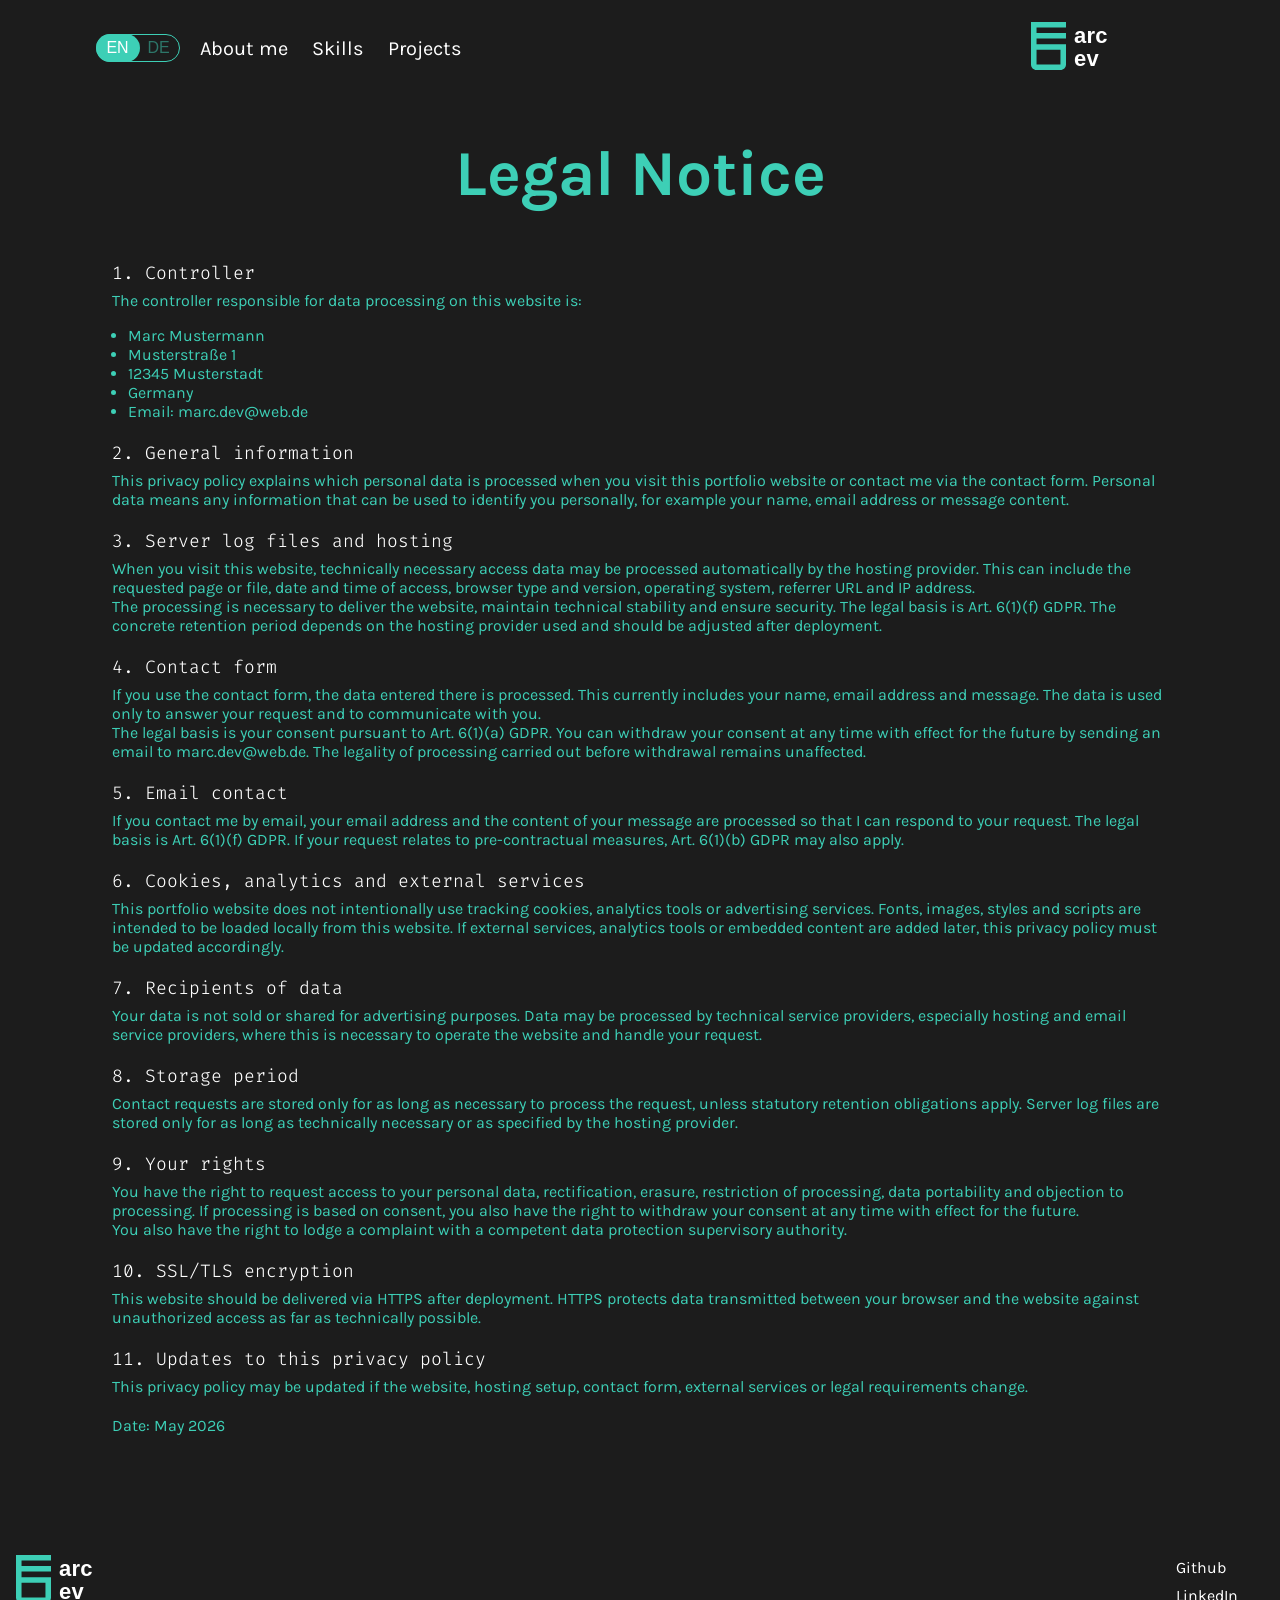
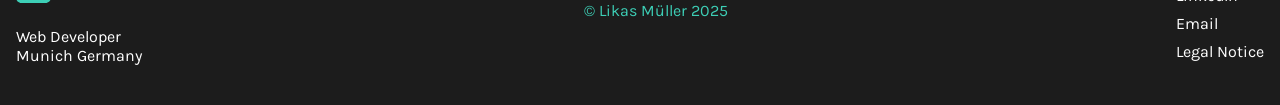
==== legal_notice.html @ d39d5d03 "add hover effect to nav" ====
<!DOCTYPE html>
<html lang="en">

<head>
    <meta charset="UTF-8">
    <meta name="viewport" content="width=device-width, initial-scale=1.0">
    <title>Legal Notice</title>
    <link rel="stylesheet" href="style.css">
    <link rel="stylesheet" href="./privacy_policy.css">
</head>

<body>
    <header>
        <nav id="container_header" class="container">
            <div id="switch_container">
                <label class="switch">
                    <input type="checkbox" id="lang-toggle">
                    <span class="slider">
                        <span class="text-en switch_text">EN</span>
                        <span class="text-de switch_text">DE</span>
                    </span>
                </label>
            </div>
            <div id="menu_elements">
                <div>
                    <ul id="menu_list">
                        <li><a href="./index.html#about_me" data-key="nav_about">About me</a></li>
                        <li><a href="./index.html#skills" data-key="nav_skills">Skills</a></li>
                        <li><a href="./index.html#portfolio" data-key="nav_projects">Projects</a></li>
                    </ul>
                </div>
                <div>
                    <a href="index.html" class="logo-link" aria-label="Zur Startseite">
                        <svg class="logo-svg" width="133" height="48" viewBox="0 0 133 48" fill="none"
                            xmlns="http://www.w3.org/2000/svg">

                            <path class="logo-icon" fill-rule="evenodd" clip-rule="evenodd"
                                d="M0 0H35V5.54H5.54V11.08H35V16.62H5.54V22.15H35V42.46C35 45.52 32.52 48 29.46 48H5.54C2.48 48 0 45.52 0 42.46V0ZM29.46 27.69H5.54V42.46H29.46V27.69Z" />

                            <g font-family="'Inter', 'Montserrat', 'Segoe UI', sans-serif" font-weight="700"
                                font-size="22" letter-spacing="0.2">

                                <text x="43" y="21" class="logo-text">arc</text>

                                <text x="43" y="44" class="logo-text">ev</text>
                            </g>

                        </svg>
                    </a>
                </div>
            </div>
        </nav>
    </header>
    <div class="container_content_limit" id="limit">
        <h1 class="legal_notice_title">Legal Notice</h1>
        <div class="legal_notice_content">
            <section class="legal_notice_block">
                <h2>1. Controller</h2>
                <p>The controller responsible for data processing on this website is:</p>
                <ul>
                    <li>Marc Mustermann</li>
                    <li>Musterstraße 1</li>
                    <li>12345 Musterstadt</li>
                    <li>Germany</li>
                    <li>Email: <a href="mailto:marc.dev@web.de">marc.dev@web.de</a></li>
                </ul>
            </section>
            <section class="legal_notice_block">
                <h2>2. General information</h2>
                <p>This privacy policy explains which personal data is processed when you visit this portfolio website
                    or
                    contact me via the contact form. Personal data means any information that can be used to identify
                    you
                    personally, for example your name, email address or message content.</p>
            </section>
            <section class="legal_notice_block">
                <h2>3. Server log files and hosting</h2>
                <p>When you visit this website, technically necessary access data may be processed automatically by the
                    hosting provider. This can include the requested page or file, date and time of access, browser type
                    and
                    version, operating system, referrer URL and IP address.</p>
                <p>The processing is necessary to deliver the website, maintain technical stability and ensure security.
                    The
                    legal basis is Art. 6(1)(f) GDPR. The concrete retention period depends on the hosting provider used
                    and
                    should be adjusted after deployment.</p>
            </section>
            <section class="legal_notice_block">
                <h2>4. Contact form</h2>
                <p>If you use the contact form, the data entered there is processed. This currently includes your name,
                    email address and message. The data is used only to answer your request and to communicate with you.
                </p>
                <p>The legal basis is your consent pursuant to Art. 6(1)(a) GDPR. You can withdraw your consent at any
                    time
                    with effect for the future by sending an email to <a
                        href="mailto:marc.dev@web.de">marc.dev@web.de</a>.
                    The
                    legality of processing carried out before withdrawal remains unaffected.</p>
            </section>
            <section class="legal_notice_block">
                <h2>5. Email contact</h2>
                <p>If you contact me by email, your email address and the content of your message are processed so that
                    I
                    can respond to your request. The legal basis is Art. 6(1)(f) GDPR. If your request relates to
                    pre-contractual measures, Art. 6(1)(b) GDPR may also apply.</p>
            </section>
            <section class="legal_notice_block">
                <h2>6. Cookies, analytics and external services</h2>
                <p>This portfolio website does not intentionally use tracking cookies, analytics tools or advertising
                    services. Fonts, images, styles and scripts are intended to be loaded locally from this website. If
                    external services, analytics tools or embedded content are added later, this privacy policy must be
                    updated accordingly.</p>
            </section>
            <section class="legal_notice_block">
                <h2>7. Recipients of data</h2>
                <p>Your data is not sold or shared for advertising purposes. Data may be processed by technical service
                    providers, especially hosting and email service providers, where this is necessary to operate the
                    website and handle your request.</p>
            </section>
            <section class="legal_notice_block">
                <h2>8. Storage period</h2>
                <p>Contact requests are stored only for as long as necessary to process the request, unless statutory
                    retention obligations apply. Server log files are stored only for as long as technically necessary
                    or as
                    specified by the hosting provider.</p>
            </section>
            <section class="legal_notice_block">
                <h2>9. Your rights</h2>
                <p>You have the right to request access to your personal data, rectification, erasure, restriction of
                    processing, data portability and objection to processing. If processing is based on consent, you
                    also
                    have the right to withdraw your consent at any time with effect for the future.</p>
                <p>You also have the right to lodge a complaint with a competent data protection supervisory authority.
                </p>
            </section>
            <section class="legal_notice_block">
                <h2>10. SSL/TLS encryption</h2>
                <p>This website should be delivered via HTTPS after deployment. HTTPS protects data transmitted between
                    your
                    browser and the website against unauthorized access as far as technically possible.</p>
            </section>
            <section class="legal_notice_block">
                <h2>11. Updates to this privacy policy</h2>
                <p>This privacy policy may be updated if the website, hosting setup, contact form, external services or
                    legal requirements change.</p>
            </section>
            <p class="legal_notice_date">Date: May 2026</p>
        </div>
    </div>
    <footer>
        <div class="container_content_limit" id="footer_container">
            <div id="footer_img_area">
                <a href="index.html" class="logo-link" aria-label="Zur Startseite">
                    <svg class="logo-svg" width="133" height="48" viewBox="0 0 133 48" fill="none"
                        xmlns="http://www.w3.org/2000/svg">

                        <path class="logo-icon" fill-rule="evenodd" clip-rule="evenodd"
                            d="M0 0H35V5.54H5.54V11.08H35V16.62H5.54V22.15H35V42.46C35 45.52 32.52 48 29.46 48H5.54C2.48 48 0 45.52 0 42.46V0ZM29.46 27.69H5.54V42.46H29.46V27.69Z" />

                        <g font-family="'Inter', 'Montserrat', 'Segoe UI', sans-serif" font-weight="700" font-size="22"
                            letter-spacing="0.2">

                            <text x="43" y="21" class="logo-text">arc</text>

                            <text x="43" y="44" class="logo-text">ev</text>
                        </g>

                    </svg>
                </a>
                <p>Web Developer Munich Germany</p>
            </div>
            <div id="footer_text_area">
                <p>© Likas Müller 2025</p>
            </div>
            <div>
                <ul id="footer_list">
                    <li><a target="_blank" href="https://github.com/MarcKonDev">Github</a></li>
                    <li><a target="_blank" href="https://de.linkedin.com/">LinkedIn</a></li>
                    <li><a href="mailto:marc.konopka@web.de">Email</a></li>
                    <li><a href="./legal_notice.html">Legal Notice</a></li>
                </ul>
            </div>
        </div>
    </footer>
</body>

</html>
---- style.css ----
@font-face {
    font-family: 'FiraCode';
    src: url(fonts/Fira_Code/FiraCode-VariableFont_wght.ttf);
}

@font-face {
    font-family: 'Karla';
    src: url(./fonts/Karla/Karla-VariableFont_wght.ttf);
}

:root {
    --max-width: 1440px;
    --content-offset: 96px;
    --primary-background: #1C1C1C;
    --secondary-background: #08463B;
    --gradient-background: rgba(8, 70, 59, 0.51);
    --primary-text: #fff;
    --primary-accent: #D9D9D9;
    --secondary-text: #3DCFB6;
    --secondary-text-50percent: rgba(61, 207, 182, 0.5);
}

* {
    margin: 0;
    padding: 0;
    box-sizing: border-box;
    scroll-behavior: smooth;
}

body {
    font-family: 'Karla', 'Courier New', monospace;
    background-color: var(--primary-background);
    color: var(--primary-text);
}

h2{
    font-family: 'FiraCode', 'Courier New', monospace;
}

h3{
    font-family: 'FiraCode', 'Courier New', monospace;
}

h4{
    font-family: 'FiraCode', 'Courier New', monospace;
}

.container_content_limit {
    max-width: calc(var(--max-width) - (var(--content-offset) * 2));
    margin: 120px auto;
}

a {
    text-decoration: none;
    color: var(--primary-text);
}

#hero_wrapper {
    position: relative;
    overflow: hidden;
    height: 100dvh;
    background: linear-gradient(to bottom, var(--primary-background) 0%, transparent 10%),
        linear-gradient(to left bottom, var(--secondary-background) 0%, var(--primary-background) 50%);
    display: flex;
    flex-direction: column;
    align-items: stretch;
}

.container {
    display: flex;
    max-width: calc(var(--max-width) - (var(--content-offset) * 2));
    margin: 0 auto;
}

/* #region svg logo*/

.logo-svg {
    cursor: pointer;
}


.logo-svg .logo-text,
.logo-svg .logo-icon {
    transition:
        fill 0.25s ease,
        stroke 0.25s ease;

    stroke: transparent;
}

.logo-svg .logo-text {
    fill: #FFFFFF;
    stroke-width: 1px;
}

.logo-svg .logo-icon {
    fill: #3DCFB6;
    stroke-width: 1.5px;
}

.logo-svg:hover .logo-text {
    fill: transparent;
    stroke: #FFFFFF;
}

.logo-svg:hover .logo-icon {
    fill: transparent;
    stroke: #3DCFB6;
}

/* #endregion*/



/* #region header */

#container_header {
    height: 96px;
    align-items: center;
}

/* #region language switch */
#switch_container {
    display: flex;
    align-items: center;
}

.switch {
    position: relative;
    display: inline-block;
    width: 84px;
    height: 28px;
}

.switch input {
    display: none;
}

.slider {
    position: absolute;
    cursor: pointer;
    top: 0;
    left: 0;
    right: 0;
    bottom: 0;
    border-radius: 50px;
    display: flex;
    align-items: center;
    justify-content: space-around;
    font-family: sans-serif;
    transition: 0.4s;
    border: 1px solid var(--secondary-text);
}

.slider::before {
    content: "";
    position: absolute;
    height: 28px;
    width: 44px;
    left: -1px;
    bottom: -1px;
    background-color: var(--secondary-text);
    border-radius: 40px;
    transition: 0.4s;
    z-index: 1;
}

#lang-toggle:checked+.slider::before {
    transform: translateX(40px);
}

.switch_text {
    z-index: 2;
    transition: 0.4s;
}

#lang-toggle:checked+.slider .text-en {
    color: var(--secondary-text-50percent);
}

#lang-toggle:not(:checked)+.slider .text-de {
    color: var(--secondary-text-50percent);
}

/* #endregion */

#menu_elements {
    padding: 0 20px;
    width: 100%;
    display: flex;
    justify-content: space-between;
    align-items: center;
}

#menu_list {
    list-style: none;
    display: flex;
    gap: 24px;
}

#menu_list li {
    font-size: 20px;
}

.nav-link{
    position: relative;
    text-decoration: none;
    padding-bottom: 8px;
    display: inline-block;
    color: var(--primary-text); 
    transition: color 0.3s ease;
}
.nav-link:hover {
    color: var(--secondary-text); 
}

.nav-link::after{
    content: "";
    position: absolute;
    bottom: -4px;
    left: 50%;
    transform: translateX(-50%) scale(0);
    width: 6px;
    height: 6px;
    border-radius: 50%;
    background-color: var(--secondary-text);
    opacity: 0;
    transition: opacity 0.3s ease, transform 0.3s cubic-bezier(0.175, 0.885, 0.32, 1.275);
}

.nav-link:hover::after {
    opacity: 1;
    transform: translateX(-50%) scale(1); 
}
/* #endregion */

#hero {
    display: flex;
    flex-direction: column;
    align-items: center;
    justify-content: center;
    flex-grow: 1;
}

/* #region main */

main {
    display: flex;
    flex-grow: 1;
}

h2 {
    font-size: 40px;
    font-weight: 200;
    text-align: center;
}

h1 {
    font-size: 128px;
    text-align: center;
}

.hero_btns {
    display: flex;
    gap: 48px;
}

/* #endregion */

/* #region button loop*/

.marquee-btn {
    overflow: hidden;
    position: relative;
    background: transparent;
    border: 1px solid var(--primary-text);
    border-radius: 40px;
    color: var(--primary-text);
    cursor: pointer;
}

#check_work_btn {
    width: 172px;
    height: 48px;
}

#contact_btn {
    width: 143px;
    height: 48px;
}

.marquee-inner {
    display: flex;
    width: 200%;
    position: absolute;
    left: 0;
    top: 50%;
    transition: transform 2s ease-out;
    transform: translate(0, -50%);
}

.marquee-inner span {
    width: 50%;
    flex-shrink: 0;
    text-align: center;
    font-size: 18px;
    font-family: 'Karla', 'Courier New', monospace;
}

.marquee-btn:hover .marquee-inner {
    animation: marqueeLoop 3s linear infinite;
    transition: transform 0s;
}

@keyframes marqueeLoop {
    0% {
        transform: translate(0, -50%);
    }

    100% {
        transform: translate(-50%, -50%);
    }
}

/* #endregion */

/* #region Textbanner */

.ticker-wrapper {
    position: absolute;
    z-index: 10;
    bottom: 50px;
    left: -5%;
    width: 110%;
    overflow: hidden;
    background-color: rgba(255, 255, 255, 0.05);
    backdrop-filter: blur(1px);
    -webkit-backdrop-filter: blur(8px);
    padding: 12px 0;
    transform: rotate(-3deg);
    white-space: nowrap;
}

.ticker-content {
    display: flex;
    width: max-content;
    animation: marquee 10s linear infinite;
}

.ticker-content span {
    font-size: 32px;
    color: var(--secondary-text);
    padding: 0 8px;
}

@keyframes marquee {
    0% {
        transform: translateX(0);
    }

    100% {
        transform: translateX(-50%);
    }
}

/* #endregion */

/* #region left scroll indicator*/

#indicator_container {
    position: absolute;
    z-index: 1;
    bottom: 0px;
    left: calc(50% - (var(--max-width) / 2) + var(--content-offset));
    display: flex;
    flex-direction: column;
    align-items: center;
    gap: 24px;
}

#scroll_indicator {
    border: 1px solid var(--secondary-text);
    border-radius: 20px;
    height: 48px;
    width: 30px;
    display: flex;
    justify-content: center;
    align-items: center;
}

#scroll_arrow {
    font-size: 34px;
    animation: arrowAnimation 2s ease-in-out infinite;
}

#indicator_line {
    background-color: var(--secondary-text);
    width: 1px;
    height: 240px;
}

@keyframes arrowAnimation {
    0% {
        transform: translateY(-12px);
    }

    50% {
        transform: translateY(3px);
    }

    100% {
        transform: translateY(-12px);
    }
}

/* #endregion */

/* #region socials right*/
#socials_container {
    display: flex;
    flex-direction: column-reverse;
    align-items: center;
    position: absolute;
    bottom: 0;
    right: calc(50% - (var(--max-width) / 2) + var(--content-offset));
    gap: 24px;
}

#socials_line {
    width: 1px;
    height: 186px;
    background-color: var(--secondary-text);
}

#svg_container {
    display: flex;
    flex-direction: column;
    gap: 12px;
}

#social_email {
    display: flex;
    justify-content: flex-start;
}

#social_email p {
    writing-mode: vertical-rl;
    transform: rotate(180deg);
    font-size: 18px;
}

#social_email:hover{
    color: var(--secondary-text);
}

#svg_container a {
    position: relative; 
    display: inline-block;
    line-height: 0;    
}

#svg_container a::after {
    content: "";
    position: absolute;
    
    left: 38px;           
    top: 50%;
    transform: translateY(-50%) scale(0);
    
   
    width: 6px;
    height: 6px;
    border-radius: 50%;
    background-color: var(--secondary-text);
    opacity: 0;
    
    transition: opacity 0.3s ease, transform 0.3s cubic-bezier(0.175, 0.885, 0.32, 1.275);
}

#svg_container a:hover::after {
    opacity: 1;
    transform: translateY(-50%) scale(1); 
}

#svg_container a:hover svg path {
    fill: var(--primary-text);
    transition: fill 0.25s ease;
}

/* #endregion */

/* #region about section*/

#about_me {
    margin: 80px 0;
}

#about_grid {
    display: grid;
    grid-template-columns: 1fr 1fr;
    justify-items: center;
}

#portrait {
    position: relative; /* WICHTIG: Erlaubt dem Muster, sich am Container auszurichten */
    display: inline-block; /* Der Container zieht sich exakt auf die Bildgröße zusammen */
}

#portrait img {
    width: 568px;
    height: 568px;
    object-fit: cover;
    border-radius: 30px;
    position: relative;
    z-index: 2;
}

#portrait::before {
    content: "";
    position: absolute;
    top: 40px;
    left: -40px; 
    width: 568px;
    height: 568px;
    border-radius: 30px;
    z-index: 1;
    background: repeating-linear-gradient(
        45deg,
        transparent,
        transparent 30px,
        var(--secondary-text) 30px,
        var(--secondary-text) 31px 
    );
    opacity: 0.8; 
}

#who_i_am {
    width: 568px;
    margin-top: 98px;
}

#who_i_am h4 {
    color: var(--secondary-text);
    margin-bottom: 20px;
    font-family: 'Karla', 'Courier New', monospace;
    font-weight: 500;
    font-size: 24px;
}

#about_me_text {
    border: 1px solid var(--secondary-text);
    border-radius: 30px;
    padding: 32px;
    background-color: color-mix(in srgb, var(--secondary-text) 10%, transparent);
}

#about_me_text h2 {
    color: var(--secondary-text);
    text-align: left;
    margin-bottom: 32px;
    font-weight: 700;
    font-size: 64px;
}

#about_me_text p {
    font-size: 18px;
}

#details_container {
    display: flex;
    flex-direction: column;
    margin-top: 20px;
    gap: 16px;
}

.detail_items {
    display: flex;
    align-items: flex-start;
    gap: 24px;
}

.detail_icon {
    flex-shrink: 0;
    width: 40px;
    display: flex;
    justify-content: center;
}

.detail_icon svg {
    height: auto;
    max-width: 32px;
}

/* #endregion */

/* #region skills */

#skills_grid {
    display: grid;
    grid-template-columns: repeat(2, 1fr);
}

#skillset_wrapper {
    width: 520px;
}

#skillset_wrapper h4 {
    color: var(--secondary-text);
    margin-bottom: 20px;
    font-family: 'Karla', 'Courier New', monospace;
    font-weight: 700;
    font-size: 24px;
}

#skillset {
    border: 1px solid var(--secondary-text);
    border-radius: 30px;
    padding: 40px;
    background-color: color-mix(in srgb, var(--secondary-text) 10%, transparent);
}

#skillset h2 {
    font-size: 64px;
    color: var(--secondary-text);
    text-align: left;
    margin-bottom: 32px;
    font-weight: 700;
}

#skillset_text {
    display: flex;
    flex-direction: column;
    gap: 32px;
    margin-bottom: 32px;
}

#text_18 {
    font-size: 18px;
}

#text_16{
    font-size: 16px;
}

#skillset_text h3 {
    font-size: 24px;
}

#skillset_text h3 span {
    color: var(--secondary-text);
}

#skillset_btn {
    background-color: transparent;
    color: var(--primary-text);
    border: 1px solid var(--primary-text);
    border-radius: 100px;
    padding: 10px 24px;
    position: relative;
    overflow: hidden;
    cursor: pointer;
    width: 122px;
    height: 48px;
}

#skillset_marquee {
    display: flex;
    width: 200%;
    position: absolute;
    left: 0;
    top: 50%;
    transition: transform 2s ease-out;
    transform: translate(0, -50%);
}

#skillset_marquee span {
    width: 50%;
    flex-shrink: 0;
    text-align: center;
    font-size: 18px;
}

#skillset_btn:hover #skillset_marquee {
    animation: marqueeLoop 3s linear infinite;
    transition: transform 0s;
}

#svg_grid {
    display: grid;
    grid-template-columns: repeat(4, 1fr);
    margin-top: 48px;
}

.svg_divs {
    width: 104px;
    height: 116px;
    display: flex;
    flex-direction: column;
    align-items: center;
    gap: 8px;
}

.svg_divs p {
    text-align: center;
    font-size: 18px;
}

.svg_divs svg {
    transition: transform 0.2s ease-in-out;
}

.svg_divs svg:hover {
    transform: scale(1.1);
}

/* #endregion */

/* #region portfolio */

#portfolio_grid {
    display: grid;
    grid-template-columns: 800px 1fr;
}

#present_projects h2 {
    color: var(--secondary-text);
    text-align: left;
    margin-bottom: 32px;
    font-weight: 700;
    font-size: 64px;
}

#present_projects h4 {
    color: var(--secondary-text);
    margin-bottom: 20px;
    font-family: 'Karla', 'Courier New', monospace;
    font-weight: 700;
    font-size: 24px;
}

#present_projects p {
    font-size: 18px;
    width: 600px;
    margin-bottom: 40px;
    font-weight: 400;
}

.prev_projects {
    display: flex;
    justify-content: space-between;
    align-items: center;
    height: 109px;
    padding: 0 32px;
    border-bottom: 1px solid var(--secondary-text);
}

.prev_projects:first-of-type {
    border-top: 1px solid var(--secondary-text);
}

.used_langs {
    display: flex;
    gap: 8px;
}

.used_langs span+span::before {
    content: "| ";
    color: var(--secondary-text);
}

.used_langs{
    font-size: 18px;
    font-weight: 400;
}

.prev_projects:hover {
    background-color: color-mix(in srgb, var(--secondary-text) 10%, transparent);
}

.prev_projects h3::after {
    content: "\2197";
    margin-left: 8px;
    opacity: 0;
    transform: translateX(-10px);
    transition: opacity 0.3s ease, transform 0.3s ease;
}

.prev_projects:hover h3::after {
    opacity: 1;
    transform: translateX(0);
}

.prev_projects h3{
    font-size: 24px;
    font-weight: 700;
}

.prev_imgs{
    width: 280px;
    height: 200px;
    object-fit: cover;
    border-radius: 30px;
}

#project_area {
    position: relative; 
    height: 100%;
    display: flex;
    justify-content: center;
}

.prev_imgs {
    position: absolute; 
    max-width: 100%;
    height: auto;
    opacity: 0;
    transform: scale(0.95);
    transition: opacity 0.3s ease, transform 0.3s ease;
    z-index: 1;
}

.prev_imgs.active {
    opacity: 1;
    transform: scale(1);
    z-index: 2; 
}

#img-join {
    top: 40%; 
    transform-origin: top right; 
}

#img-pollo {
    top: 72%;
    transform: translateY(-50%) scale(0.95); 
    transform-origin: center right;
}

#img-pollo.active {
    transform: translateY(-50%) scale(1);
}

#img-bubble {
    bottom: 0; 
    transform-origin: bottom right; 
}

/* #endregion */

/* #region references */

#references {
    position: relative;
    overflow: hidden;
    width: 100%;
}

.testimonial_container {
    display: flex;
    gap: 64px;
    position: relative;
    width: 100%;
    justify-content: center;
    align-items: center;
}

#quote_icon{
    position: absolute;
    left: calc(50% - 316px - 45px);
    top: 65px;
    z-index: 20;
}


.testimonials:nth-child(2) {
    border-color: #3DCFB6;
    background-color: rgba(8, 70, 59, 0.3);
    opacity: 1;
    transform: scale(1);
}

.testimonials:not(:nth-child(2)) {
    opacity: 0.35;
    transform: scale(0.95);
}


#references h3 {
    color: var(--secondary-text);
    text-align: center;
    margin-bottom: 48px;
    font-weight: 700;
    font-size: 32px;
}

.testimonials {
    border: 1px solid var(--secondary-text);
    border-radius: 32px;
    flex: 0 0 632px;
    height: 274px;
    padding: 48px 40px;
    display: flex;
    flex-direction: column;
    justify-content: space-between;
    background-color: color-mix(in srgb, var(--secondary-text) 10%, transparent);
}

.testimonials p {
    font-size: 20px;
}

.testimonial_author {
    display: flex;
    gap: 16px;
    align-items: center;
}

.testimonial_author span {
    font-size: 18px;
}

.horizontal_line {
    height: 1px;
    flex: 1;
    background-color: var(--secondary-text);
}

#controll_container {
    margin-top: 48px;
    display: flex;
    justify-content: center;
    align-items: center;
    margin-bottom: 40px;
}

.control_btns {
    border: none;
    background-color: transparent;
    color: var(--primary-text);
}

.prev_btn {
    margin-right: 20px;
}

.next_btn {
    margin-left: 20px;
}

.control_btns svg {
    width: 24px;
    height: 24px;
}

#dots_container {
    display: flex;
    align-items: center;
    gap: 20px;
}

.dot {
    width: 8px;
    height: 8px;
    border-radius: 20px;
    background-color: var(--primary-text);
    transition: background-color 0.3s, opacity 0.3s;
}

.dot.active {
    background-color: var(--secondary-text);
    opacity: 1;
}

.control_btns {
    cursor: pointer;
}


/* #endregion */

/* #region contact */

.contact_grid {
    display: grid;
    grid-template-columns: repeat(2, 1fr);
}

.work_together {
    display: flex;
    flex-direction: column;
}

.work_together h4 {
    color: var(--secondary-text);
    font-size: 24px;
}

#h4_thin{
    font-weight: 500;
    margin-bottom: 20px;
}

#h4_bold{
    font-weight: 700;
    margin-bottom: 16px;
}

.work_together h2 {
    color: var(--secondary-text);
    text-align: left;
    margin-bottom: 40px;
    font-weight: 700;
    font-size: 64px;
    line-height: 100%;
}

#contact_text{
    margin-bottom: 16px;
}

.work_together span {
    color: var(--secondary-text);
}

.form_container {
    display: flex;
    flex-direction: column;
    gap: 16px;
    padding: 20px 20px;
    border-bottom: 1px solid var(--secondary-text);
}

.form_container label{
    font-size: 24px;
    color: var(--secondary-text);
    font-family: 'FiraCode', 'Courier New', monospace;
    font-weight: 500;
}

input::placeholder{
    font-size: 18px;
    font-weight: 400;
}

#contact_form:first-child {
    border-top: 1px solid var(--secondary-text);
}


#privacy_btn {
    margin: 40px 0;
    display: flex;
    align-items: flex-start;
    gap: 12px;
}

#privacy {
    position: absolute;
    opacity: 0;
    width: 0;
    height: 0;
}

.privacy-link{
    color: var(--secondary-text);
}

.privacy-link:hover{
    color: var(--primary-text);
    border-bottom: 1px solid var(--secondary-text);
}

#privacy_btn label {
    position: relative;
    padding-left: 32px; 
    cursor: pointer;
    color: var(--primary-text);
    font-size: 18px;
    display: inline-block;
    font-size: 15px;
    font-family: 'Karla', 'Courier New', monospace;
}

#privacy_btn label::before {
    content: "";
    position: absolute;
    left: 0;
    top: 0px;
    width: 18px;
    height: 18px;
    border: 2px solid var(--secondary-text); 
    border-radius: 4px; 
    background-color: transparent;
}

#privacy_btn label:hover::before {
    background-color: color-mix(in srgb, var(--secondary-text) 20%, transparent); 
}

#privacy:checked + label::after {
    content: "✓";
    position: absolute;
    left: 5px;
    top: 1px;
    color: var(--secondary-text); 
    font-size: 18px;
    font-weight: bold;
}

#contact_form {
    display: flex;
    flex-direction: column;
}

#form_btn {
    font-family: 'Karla', 'Courier New', monospace;
    align-self: center;
    margin-top: 24px;
    background-color: transparent;
    border: 1px solid var(--primary-text);
    /* padding: 14px 24px; */
    border-radius: 30px;
    color: var(--primary-text);
    cursor: pointer;
    font-size: 18px;
    font-weight: 400;
    overflow: hidden;
    position: relative;
    width: 160px;
    height: 52px;
}

#submit_btn{
    display: flex;
    justify-content: flex-start;
    width: 200%;
    position: absolute;
    left: 0;
    top: 50%;
    transform: translate(0, -50%);
}


#submit_btn span {
    width: 50%;
    flex-shrink: 0;
    text-align: center;
    font-size: 18px;
    font-family: 'Karla', 'Courier New', monospace;
}

#form_btn:hover #submit_btn {
    animation: marqueeLoop 3s linear infinite;
    transition: transform 0s;
}

#contact_form input {
    background-color: transparent;
    border: none;
}

/* #endregion */

/* #region footer*/
#footer_container {
    margin: 40px auto;
    display: flex;
    justify-content: space-between;
    align-items: center;
}

#footer_list {
    list-style: none;
    line-height: 1;
    display: flex;
    flex-direction: column;
    gap: 12px;
}

#footer_list li a {
    position: relative; 
    display: inline-block;
    color: var(--primary-text);
    
    padding-left: 16px; 
    transition: color 0.3s ease;
}

#footer_list li a:hover {
    color: var(--secondary-text);
}

#footer_list li a::after {
    content: "";
    position: absolute;
    
    left: 2px;      
    top: 50%;
    transform: translateY(-50%) scale(0); 
    width: 6px;
    height: 6px;
    border-radius: 50%;
    background-color: var(--secondary-text) !important;
    opacity: 0;
    transition: opacity 0.3s ease, transform 0.3s cubic-bezier(0.175, 0.885, 0.32, 1.275);
}

#footer_list li a:hover::after {
    opacity: 1;
    transform: translateY(-50%) scale(1);
}

#footer_text_area {
    color: var(--secondary-text);
}

#footer_img_area{
    max-width: 135px;
    display: flex;
    flex-direction: column;
    gap: 20px;
}
/* #endregion */

/* #endregion */


@media (max-width: 1440px) {
    #indicator_container {
        left: var(--content-offset);
    }

    #socials_container {
        right: var(--content-offset);
    }

    .container {
        margin: 0 var(--content-offset);
    }
}
---- privacy_policy.css ----
#limit{
    padding: 0 96px;
    margin-top: 40px;
}

.legal_notice_title{
    font-size: 64px;
    color: var(--secondary-text);
}

.legal_notice_content{
    margin-top: 50px;
}

.legal_notice_block h2{
    font-size: 18px;
    color: var(--primary-text);
    text-align: start;
    margin-bottom: 6px;
}

.legal_notice_block{
    font-size: 16px;
    color: var(--secondary-text);
    margin-top: 20px;
}

.legal_notice_block ul{
    margin-top: 16px;
    margin-left: 16px;
}

.legal_notice_date{
    margin-top: 20px;
    color: var(--secondary-text);
}

a{
    color: var(--secondary-text);
}

#footer_list a, #menu_list a{
    color: var(--primary-text);
}
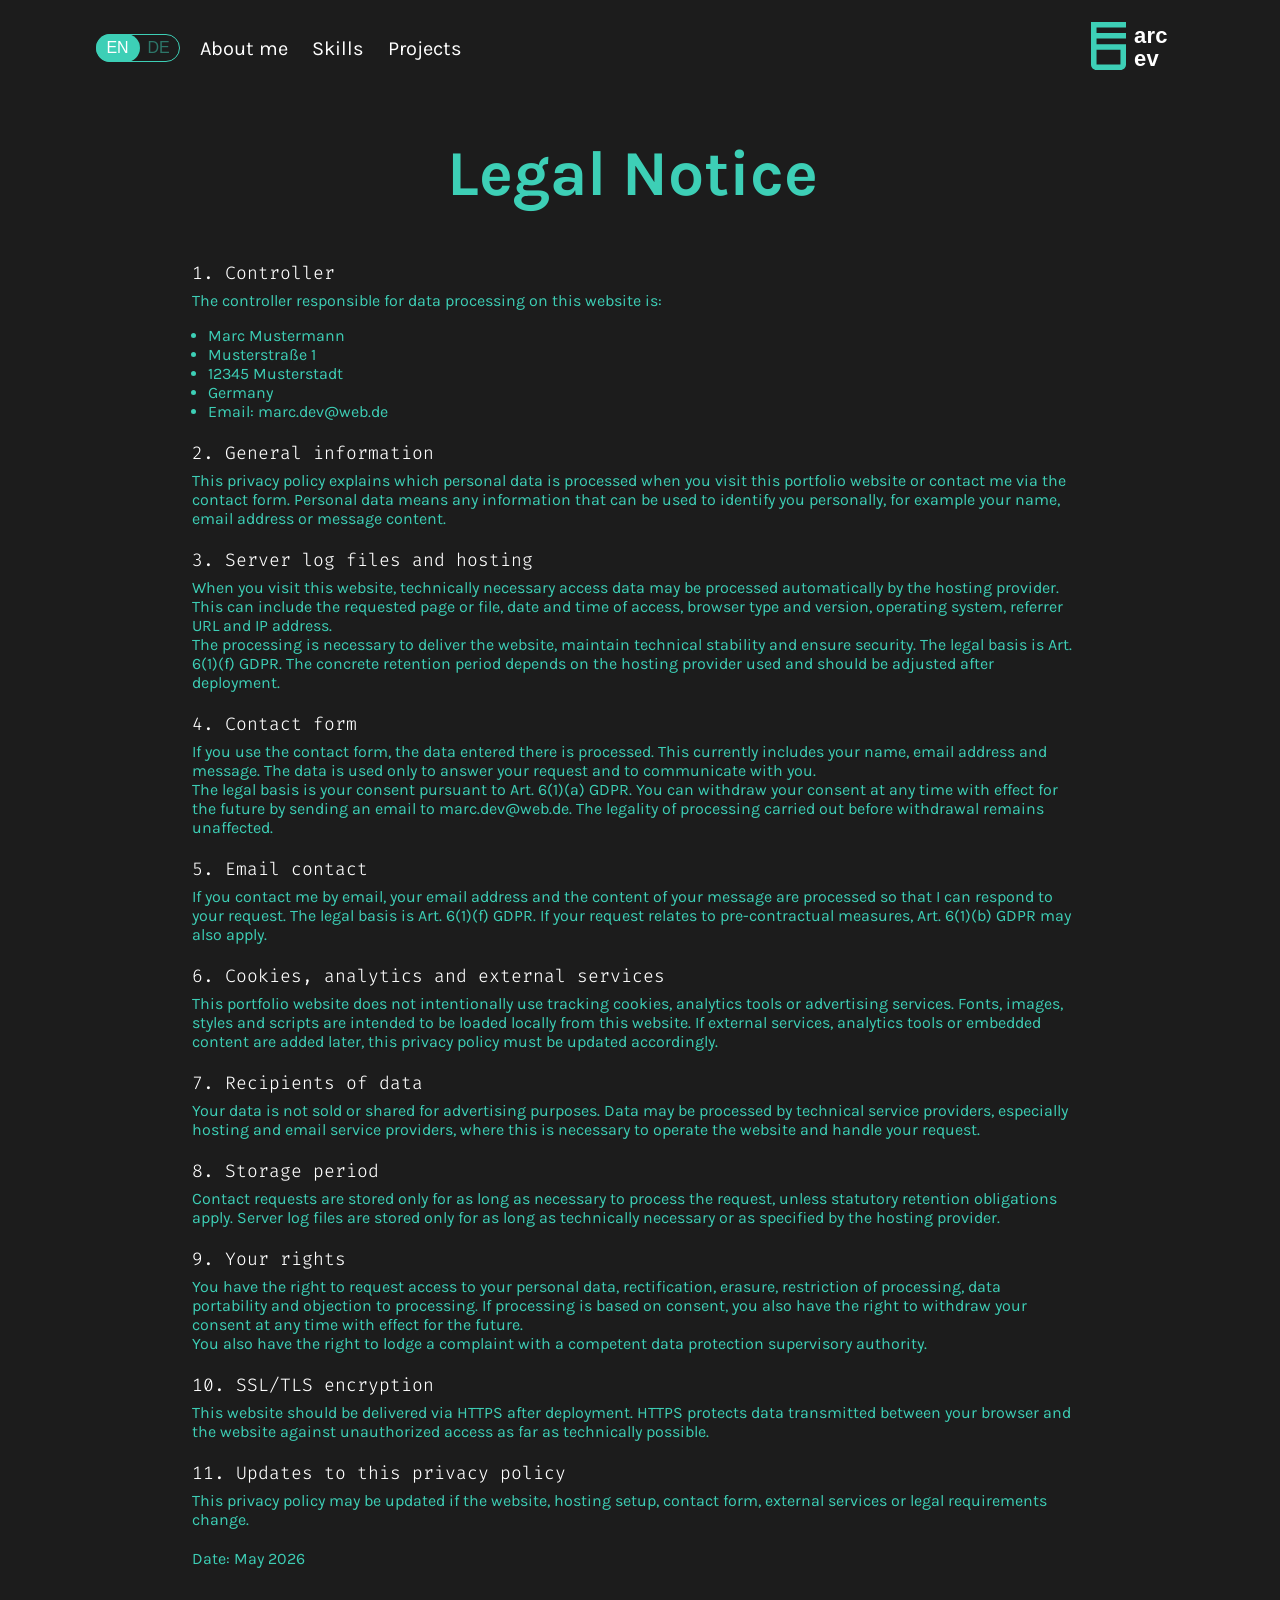
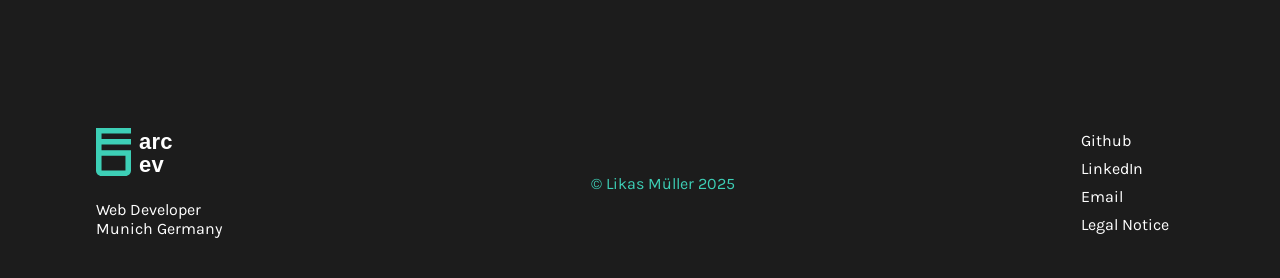
==== commit 1112c858: "bugs fix" ====
--- a/legal_notice.html
+++ b/legal_notice.html
@@ -14,7 +14,7 @@
         <nav id="container_header" class="container">
             <div id="switch_container">
                 <label class="switch">
-                    <input type="checkbox" id="lang-toggle">
+                    <input type="checkbox" id="lang-toggle-desktop">
                     <span class="slider">
                         <span class="text-en switch_text">EN</span>
                         <span class="text-de switch_text">DE</span>
@@ -31,7 +31,7 @@
                 </div>
                 <div>
                     <a href="index.html" class="logo-link" aria-label="Zur Startseite">
-                        <svg class="logo-svg" width="133" height="48" viewBox="0 0 133 48" fill="none"
+                        <svg class="logo-svg" width="78" height="48" viewBox="0 0 78 48" fill="none"
                             xmlns="http://www.w3.org/2000/svg">
 
                             <path class="logo-icon" fill-rule="evenodd" clip-rule="evenodd"
@@ -50,13 +50,38 @@
                 </div>
             </div>
         </nav>
+        <div id="mobile_nav">
+            <button>
+                <svg width="32" height="22" viewBox="0 0 32 22" fill="none" xmlns="http://www.w3.org/2000/svg">
+                    <path
+                        d="M0.769 21.077C0.551334 21.077 0.368667 21.0022 0.221 20.8525C0.0736666 20.7032 0 20.518 0 20.297C0 20.076 0.0736666 19.8943 0.221 19.752C0.368667 19.6097 0.551334 19.5385 0.769 19.5385H31.231C31.4487 19.5385 31.6313 19.6133 31.779 19.763C31.9263 19.9123 32 20.0975 32 20.3185C32 20.5395 31.9263 20.7212 31.779 20.8635C31.6313 21.0058 31.4487 21.077 31.231 21.077H0.769ZM0.769 11.3075C0.551334 11.3075 0.368667 11.2328 0.221 11.0835C0.0736666 10.9338 0 10.7485 0 10.5275C0 10.3065 0.0736666 10.1248 0.221 9.9825C0.368667 9.8405 0.551334 9.7695 0.769 9.7695H31.231C31.4487 9.7695 31.6313 9.84417 31.779 9.9935C31.9263 10.1432 32 10.3285 32 10.5495C32 10.7705 31.9263 10.9522 31.779 11.0945C31.6313 11.2365 31.4487 11.3075 31.231 11.3075H0.769ZM0.769 1.5385C0.551334 1.5385 0.368667 1.46367 0.221 1.314C0.0736666 1.16467 0 0.979502 0 0.758502C0 0.537502 0.0736666 0.355834 0.221 0.213501C0.368667 0.0711676 0.551334 0 0.769 0H31.231C31.4487 0 31.6313 0.0748329 31.779 0.2245C31.9263 0.373833 32 0.559002 32 0.780002C32 1.001 31.9263 1.18267 31.779 1.325C31.6313 1.46733 31.4487 1.5385 31.231 1.5385H0.769Z"
+                        fill="white" />
+                </svg>
+            </button>
+        </div>
+        <div id="overlay_mobile_nav" class="d_none">
+            <ul id="menu_list_mobile">
+                <li><a href="./index.html#about_me" class="nav-link" data-key="nav_about">About me</a></li>
+                <li><a href="./index.html#skills" class="nav-link" data-key="nav_skills">Skills</a></li>
+                <li><a href="./index.html#portfolio" class="nav-link" data-key="nav_projects">Projects</a></li>
+            </ul>
+            <div id="switch_container_mobile">
+                <label class="switch">
+                    <input type="checkbox" id="lang-toggle-mobile">
+                    <span class="slider">
+                        <span class="text-en switch_text">EN</span>
+                        <span class="text-de switch_text">DE</span>
+                    </span>
+                </label>
+            </div>
+        </div>
     </header>
     <div class="container_content_limit" id="limit">
-        <h1 class="legal_notice_title">Legal Notice</h1>
+        <h1 class="legal_notice_title" data-key="ln_title_ln">Legal Notice</h1>
         <div class="legal_notice_content">
             <section class="legal_notice_block">
-                <h2>1. Controller</h2>
-                <p>The controller responsible for data processing on this website is:</p>
+                <h2 data-key="ln_sec1_h">1. Controller</h2>
+                <p data-key="ln_sec1_p">The controller responsible for data processing on this website is:</p>
                 <ul>
                     <li>Marc Mustermann</li>
                     <li>Musterstraße 1</li>
@@ -66,31 +91,31 @@
                 </ul>
             </section>
             <section class="legal_notice_block">
-                <h2>2. General information</h2>
-                <p>This privacy policy explains which personal data is processed when you visit this portfolio website
+                <h2 data-key="ln_sec2_h">2. General information</h2>
+                <p data-key="ln_sec2_p">This privacy policy explains which personal data is processed when you visit this portfolio website
                     or
                     contact me via the contact form. Personal data means any information that can be used to identify
                     you
                     personally, for example your name, email address or message content.</p>
             </section>
             <section class="legal_notice_block">
-                <h2>3. Server log files and hosting</h2>
-                <p>When you visit this website, technically necessary access data may be processed automatically by the
+                <h2 data-key="ln_sec3_h">3. Server log files and hosting</h2>
+                <p data-key="ln_sec3_p1">When you visit this website, technically necessary access data may be processed automatically by the
                     hosting provider. This can include the requested page or file, date and time of access, browser type
                     and
                     version, operating system, referrer URL and IP address.</p>
-                <p>The processing is necessary to deliver the website, maintain technical stability and ensure security.
+                <p data-key="ln_sec3_p2">The processing is necessary to deliver the website, maintain technical stability and ensure security.
                     The
                     legal basis is Art. 6(1)(f) GDPR. The concrete retention period depends on the hosting provider used
                     and
                     should be adjusted after deployment.</p>
             </section>
             <section class="legal_notice_block">
-                <h2>4. Contact form</h2>
-                <p>If you use the contact form, the data entered there is processed. This currently includes your name,
+                <h2 data-key="ln_sec4_h">4. Contact form</h2>
+                <p data-key="ln_sec4_p1">If you use the contact form, the data entered there is processed. This currently includes your name,
                     email address and message. The data is used only to answer your request and to communicate with you.
                 </p>
-                <p>The legal basis is your consent pursuant to Art. 6(1)(a) GDPR. You can withdraw your consent at any
+                <p data-key="ln_sec4_p2">The legal basis is your consent pursuant to Art. 6(1)(a) GDPR. You can withdraw your consent at any
                     time
                     with effect for the future by sending an email to <a
                         href="mailto:marc.dev@web.de">marc.dev@web.de</a>.
@@ -98,53 +123,53 @@
                     legality of processing carried out before withdrawal remains unaffected.</p>
             </section>
             <section class="legal_notice_block">
-                <h2>5. Email contact</h2>
-                <p>If you contact me by email, your email address and the content of your message are processed so that
+                <h2 data-key="ln_sec5_h">5. Email contact</h2>
+                <p data-key="ln_sec5_p">If you contact me by email, your email address and the content of your message are processed so that
                     I
                     can respond to your request. The legal basis is Art. 6(1)(f) GDPR. If your request relates to
                     pre-contractual measures, Art. 6(1)(b) GDPR may also apply.</p>
             </section>
             <section class="legal_notice_block">
-                <h2>6. Cookies, analytics and external services</h2>
-                <p>This portfolio website does not intentionally use tracking cookies, analytics tools or advertising
+                <h2 data-key="ln_sec6_h">6. Cookies, analytics and external services</h2>
+                <p data-key="ln_sec6_p">This portfolio website does not intentionally use tracking cookies, analytics tools or advertising
                     services. Fonts, images, styles and scripts are intended to be loaded locally from this website. If
                     external services, analytics tools or embedded content are added later, this privacy policy must be
                     updated accordingly.</p>
             </section>
             <section class="legal_notice_block">
-                <h2>7. Recipients of data</h2>
-                <p>Your data is not sold or shared for advertising purposes. Data may be processed by technical service
+                <h2 data-key="ln_sec7_h">7. Recipients of data</h2>
+                <p data-key="ln_sec7_p">Your data is not sold or shared for advertising purposes. Data may be processed by technical service
                     providers, especially hosting and email service providers, where this is necessary to operate the
                     website and handle your request.</p>
             </section>
             <section class="legal_notice_block">
-                <h2>8. Storage period</h2>
-                <p>Contact requests are stored only for as long as necessary to process the request, unless statutory
+                <h2 data-key="ln_sec8_h">8. Storage period</h2>
+                <p data-key="ln_sec8_p">Contact requests are stored only for as long as necessary to process the request, unless statutory
                     retention obligations apply. Server log files are stored only for as long as technically necessary
                     or as
                     specified by the hosting provider.</p>
             </section>
             <section class="legal_notice_block">
-                <h2>9. Your rights</h2>
-                <p>You have the right to request access to your personal data, rectification, erasure, restriction of
+                <h2 data-key="ln_sec9_h">9. Your rights</h2>
+                <p data-key="ln_sec9_p1">You have the right to request access to your personal data, rectification, erasure, restriction of
                     processing, data portability and objection to processing. If processing is based on consent, you
                     also
                     have the right to withdraw your consent at any time with effect for the future.</p>
-                <p>You also have the right to lodge a complaint with a competent data protection supervisory authority.
+                <p data-key="ln_sec9_p2">You also have the right to lodge a complaint with a competent data protection supervisory authority.
                 </p>
             </section>
             <section class="legal_notice_block">
-                <h2>10. SSL/TLS encryption</h2>
-                <p>This website should be delivered via HTTPS after deployment. HTTPS protects data transmitted between
+                <h2 data-key="ln_sec10_h">10. SSL/TLS encryption</h2>
+                <p data-key="ln_sec10_p">This website should be delivered via HTTPS after deployment. HTTPS protects data transmitted between
                     your
                     browser and the website against unauthorized access as far as technically possible.</p>
             </section>
             <section class="legal_notice_block">
-                <h2>11. Updates to this privacy policy</h2>
-                <p>This privacy policy may be updated if the website, hosting setup, contact form, external services or
+                <h2 data-key="ln_sec11_h">11. Updates to this privacy policy</h2>
+                <p data-key="ln_sec11_p">This privacy policy may be updated if the website, hosting setup, contact form, external services or
                     legal requirements change.</p>
             </section>
-            <p class="legal_notice_date">Date: May 2026</p>
+            <p class="legal_notice_date" data-key="ln_date">Date: May 2026</p>
         </div>
     </div>
     <footer>
@@ -172,7 +197,7 @@
             <div id="footer_text_area">
                 <p>© Likas Müller 2025</p>
             </div>
-            <div>
+            <div id="footer_list_wrapper">
                 <ul id="footer_list">
                     <li><a target="_blank" href="https://github.com/MarcKonDev">Github</a></li>
                     <li><a target="_blank" href="https://de.linkedin.com/">LinkedIn</a></li>
@@ -182,6 +207,7 @@
             </div>
         </div>
     </footer>
+    <script src="./script.js"></script>
 </body>
 
 </html>
--- a/style.css
+++ b/style.css
@@ -33,15 +33,15 @@
     color: var(--primary-text);
 }
 
-h2{
+h2 {
     font-family: 'FiraCode', 'Courier New', monospace;
 }
 
-h3{
+h3 {
     font-family: 'FiraCode', 'Courier New', monospace;
 }
 
-h4{
+h4 {
     font-family: 'FiraCode', 'Courier New', monospace;
 }
 
@@ -70,6 +70,14 @@
     display: flex;
     max-width: calc(var(--max-width) - (var(--content-offset) * 2));
     margin: 0 auto;
+}
+
+#mobile_nav {
+    display: none;
+}
+
+#overlay_mobile_nav {
+    display: none;
 }
 
 /* #region svg logo*/
@@ -165,8 +173,10 @@
     z-index: 1;
 }
 
-#lang-toggle:checked+.slider::before {
+#lang-toggle-desktop:checked + .slider::before,
+#lang-toggle-mobile:checked + .slider::before {
     transform: translateX(40px);
+    background-color: var(--secondary-text); 
 }
 
 .switch_text {
@@ -174,18 +184,20 @@
     transition: 0.4s;
 }
 
-#lang-toggle:checked+.slider .text-en {
+#lang-toggle-desktop:checked + .slider .text-en,
+#lang-toggle-mobile:checked + .slider .text-en {
     color: var(--secondary-text-50percent);
 }
 
-#lang-toggle:not(:checked)+.slider .text-de {
+#lang-toggle-desktop:not(:checked) + .slider .text-de,
+#lang-toggle-mobile:not(:checked) + .slider .text-de {
     color: var(--secondary-text-50percent);
 }
 
 /* #endregion */
 
 #menu_elements {
-    padding: 0 20px;
+    padding-left: 20px;
     width: 100%;
     display: flex;
     justify-content: space-between;
@@ -202,19 +214,20 @@
     font-size: 20px;
 }
 
-.nav-link{
+.nav-link {
     position: relative;
     text-decoration: none;
     padding-bottom: 8px;
     display: inline-block;
-    color: var(--primary-text); 
+    color: var(--primary-text);
     transition: color 0.3s ease;
 }
+
 .nav-link:hover {
-    color: var(--secondary-text); 
-}
-
-.nav-link::after{
+    color: var(--secondary-text);
+}
+
+.nav-link::after {
     content: "";
     position: absolute;
     bottom: -4px;
@@ -230,8 +243,9 @@
 
 .nav-link:hover::after {
     opacity: 1;
-    transform: translateX(-50%) scale(1); 
-}
+    transform: translateX(-50%) scale(1);
+}
+
 /* #endregion */
 
 #hero {
@@ -351,6 +365,8 @@
     font-size: 32px;
     color: var(--secondary-text);
     padding: 0 8px;
+    white-space: pre;
+    letter-spacing: 2px;
 }
 
 @keyframes marquee {
@@ -449,37 +465,41 @@
     font-size: 18px;
 }
 
-#social_email:hover{
+#mail_svg {
+    display: none;
+}
+
+#social_email:hover {
     color: var(--secondary-text);
 }
 
 #svg_container a {
-    position: relative; 
+    position: relative;
     display: inline-block;
-    line-height: 0;    
+    line-height: 0;
 }
 
 #svg_container a::after {
     content: "";
     position: absolute;
-    
-    left: 38px;           
+
+    left: 38px;
     top: 50%;
     transform: translateY(-50%) scale(0);
-    
-   
+
+
     width: 6px;
     height: 6px;
     border-radius: 50%;
     background-color: var(--secondary-text);
     opacity: 0;
-    
+
     transition: opacity 0.3s ease, transform 0.3s cubic-bezier(0.175, 0.885, 0.32, 1.275);
 }
 
 #svg_container a:hover::after {
     opacity: 1;
-    transform: translateY(-50%) scale(1); 
+    transform: translateY(-50%) scale(1);
 }
 
 #svg_container a:hover svg path {
@@ -499,16 +519,20 @@
     display: grid;
     grid-template-columns: 1fr 1fr;
     justify-items: center;
+    gap: 20px;
 }
 
 #portrait {
-    position: relative; /* WICHTIG: Erlaubt dem Muster, sich am Container auszurichten */
-    display: inline-block; /* Der Container zieht sich exakt auf die Bildgröße zusammen */
+    position: relative;
+    display: inline-block;
+    padding-left: 40px;
 }
 
 #portrait img {
-    width: 568px;
-    height: 568px;
+    max-width: 568px;
+    width: 100%;
+    max-height: 568px;
+    height: 100%;
     object-fit: cover;
     border-radius: 30px;
     position: relative;
@@ -518,24 +542,25 @@
 #portrait::before {
     content: "";
     position: absolute;
-    top: 40px;
-    left: -40px; 
-    width: 568px;
-    height: 568px;
+    top: 20px;
+    left: 0px;
+    max-width: 568px;
+    width: 100%;
+    max-height: 568px;
+    height: 100%;
     border-radius: 30px;
     z-index: 1;
-    background: repeating-linear-gradient(
-        45deg,
-        transparent,
-        transparent 30px,
-        var(--secondary-text) 30px,
-        var(--secondary-text) 31px 
-    );
-    opacity: 0.8; 
+    background: repeating-linear-gradient(45deg,
+            transparent,
+            transparent 30px,
+            var(--secondary-text) 30px,
+            var(--secondary-text) 31px);
+    opacity: 0.8;
 }
 
 #who_i_am {
-    width: 568px;
+    max-width: 568px;
+    width: 100%;
     margin-top: 98px;
 }
 
@@ -598,10 +623,12 @@
 #skills_grid {
     display: grid;
     grid-template-columns: repeat(2, 1fr);
+    gap: 20px;
 }
 
 #skillset_wrapper {
-    width: 520px;
+    max-width: 520px;
+    width: 100%;
 }
 
 #skillset_wrapper h4 {
@@ -638,7 +665,7 @@
     font-size: 18px;
 }
 
-#text_16{
+#text_16 {
     font-size: 16px;
 }
 
@@ -646,7 +673,7 @@
     font-size: 24px;
 }
 
-#skillset_text h3 span {
+#skillset_text h3 span:last-of-type {
     color: var(--secondary-text);
 }
 
@@ -689,6 +716,7 @@
     display: grid;
     grid-template-columns: repeat(4, 1fr);
     margin-top: 48px;
+    justify-items: center;
 }
 
 .svg_divs {
@@ -709,8 +737,71 @@
     transition: transform 0.2s ease-in-out;
 }
 
-.svg_divs svg:hover {
+.svg_divs:hover svg {
     transform: scale(1.1);
+}
+
+#growth_mindset {
+    position: relative;
+}
+
+#growth_mindset:hover #mindset_overlay {
+    opacity: 1;
+    pointer-events: auto;
+}
+
+#growth_mindset:hover p {
+    color: var(--secondary-text);
+}
+
+#mindset_overlay {
+    position: absolute;
+    top: -132px;
+    left: -20px;
+    border-radius: 20px;
+    background-color: var(--primary-text);
+    color: var(--secondary-text);
+    width: 220px;
+    padding: 6px 26px;
+    opacity: 0;
+    pointer-events: none;
+    transition: opacity 0.5s ease
+}
+
+#mindset_overlay::before {
+    content: "";
+    position: absolute;
+
+    bottom: -10px;
+    left: 33%;
+    transform: translateX(-50%);
+
+    width: 0;
+    height: 0;
+    border-left: 10px solid transparent;
+    border-right: 10px solid transparent;
+    border-top: 10px solid var(--primary-text);
+}
+
+#mindset_overlay p {
+    margin-bottom: 10px;
+}
+
+#mindset_inner {
+    display: flex;
+    justify-content: center;
+    gap: 14px;
+}
+
+.mindset_langs {
+    display: flex;
+    flex-direction: column;
+    align-items: center;
+}
+
+.mindset_langs svg {
+    width: 40px;
+    height: 40px;
 }
 
 /* #endregion */
@@ -719,7 +810,8 @@
 
 #portfolio_grid {
     display: grid;
-    grid-template-columns: 800px 1fr;
+    grid-template-columns: minmax(0, 800px) minmax(0, 300px);
+    gap: 20px;
 }
 
 #present_projects h2 {
@@ -740,7 +832,7 @@
 
 #present_projects p {
     font-size: 18px;
-    width: 600px;
+    max-width: 600px;
     margin-bottom: 40px;
     font-weight: 400;
 }
@@ -768,7 +860,7 @@
     color: var(--secondary-text);
 }
 
-.used_langs{
+.used_langs {
     font-size: 18px;
     font-weight: 400;
 }
@@ -790,49 +882,89 @@
     transform: translateX(0);
 }
 
-.prev_projects h3{
+.prev_projects h3 {
     font-size: 24px;
     font-weight: 700;
 }
 
-.prev_imgs{
+.img_container::before {
+    content: "";
+    position: absolute;
+    bottom: -15px;
+    right: -15px;
+    width: 100%;
+    height: 100%;
+    border-radius: 30px;
+    z-index: -1;
+    background: repeating-linear-gradient(45deg,
+            transparent,
+            transparent 8px,
+            var(--secondary-text) 8px,
+            var(--secondary-text) 9px);
+    opacity: 0.8;
+}
+
+#project_area {
+    position: relative;
+    height: 100%;
+    display: flex;
+    justify-content: center;
+    align-items: center;
+}
+
+.prev_imgs {
     width: 280px;
     height: 200px;
     object-fit: cover;
     border-radius: 30px;
-}
-
-#project_area {
-    position: relative; 
-    height: 100%;
-    display: flex;
-    justify-content: center;
-}
-
-.prev_imgs {
-    position: absolute; 
-    max-width: 100%;
-    height: auto;
+    display: block;
+    position: relative;
+    z-index: 2;
+}
+
+.img_container.active {
+    opacity: 1;
+    transform: scale(1);
+    z-index: 2;
+    pointer-events: auto;
+}
+
+.img_container {
+    position: absolute;
+    display: inline-block;
+    z-index: 1;
+
     opacity: 0;
     transform: scale(0.95);
     transition: opacity 0.3s ease, transform 0.3s ease;
-    z-index: 1;
-}
-
-.prev_imgs.active {
-    opacity: 1;
-    transform: scale(1);
-    z-index: 2; 
+    pointer-events: none;
 }
 
 #img-join {
-    top: 40%; 
-    transform-origin: top right; 
+    top: 40%;
+    transform-origin: top right;
+}
+
+.img_container::before {
+    content: "";
+    position: absolute;
+    bottom: -15px;
+    right: -15px;
+    width: 100%;
+    height: 100%;
+    border-radius: 30px;
+    z-index: -1;
+    background: repeating-linear-gradient(-45deg,
+            transparent,
+            transparent 7px,
+            var(--secondary-text) 7px,
+            var(--secondary-text) 8px);
+    opacity: 0.8;
 }
 
 #img-pollo {
     top: 72%;
-    transform: translateY(-50%) scale(0.95); 
+    transform: translateY(-50%) scale(0.95);
     transform-origin: center right;
 }
 
@@ -841,8 +973,8 @@
 }
 
 #img-bubble {
-    bottom: 0; 
-    transform-origin: bottom right; 
+    bottom: 0;
+    transform-origin: bottom right;
 }
 
 /* #endregion */
@@ -864,7 +996,7 @@
     align-items: center;
 }
 
-#quote_icon{
+#quote_icon {
     position: absolute;
     left: calc(50% - 316px - 45px);
     top: 65px;
@@ -983,6 +1115,7 @@
 .contact_grid {
     display: grid;
     grid-template-columns: repeat(2, 1fr);
+    gap: 20px;
 }
 
 .work_together {
@@ -995,12 +1128,12 @@
     font-size: 24px;
 }
 
-#h4_thin{
+#h4_thin {
     font-weight: 500;
     margin-bottom: 20px;
 }
 
-#h4_bold{
+#h4_bold {
     font-weight: 700;
     margin-bottom: 16px;
 }
@@ -1014,11 +1147,11 @@
     line-height: 100%;
 }
 
-#contact_text{
+#contact_text {
     margin-bottom: 16px;
 }
 
-.work_together span {
+.work_together span:last-of-type {
     color: var(--secondary-text);
 }
 
@@ -1028,16 +1161,18 @@
     gap: 16px;
     padding: 20px 20px;
     border-bottom: 1px solid var(--secondary-text);
-}
-
-.form_container label{
+    padding-bottom: 30px;
+    position: relative;
+}
+
+.form_container label {
     font-size: 24px;
     color: var(--secondary-text);
     font-family: 'FiraCode', 'Courier New', monospace;
     font-weight: 500;
 }
 
-input::placeholder{
+input::placeholder {
     font-size: 18px;
     font-weight: 400;
 }
@@ -1052,6 +1187,9 @@
     display: flex;
     align-items: flex-start;
     gap: 12px;
+    flex-wrap: wrap;
+    padding-bottom: 24px;
+    position: relative;
 }
 
 #privacy {
@@ -1061,18 +1199,18 @@
     height: 0;
 }
 
-.privacy-link{
-    color: var(--secondary-text);
-}
-
-.privacy-link:hover{
+.privacy-link {
+    color: var(--secondary-text);
+}
+
+.privacy-link:hover {
     color: var(--primary-text);
     border-bottom: 1px solid var(--secondary-text);
 }
 
 #privacy_btn label {
     position: relative;
-    padding-left: 32px; 
+    padding-left: 32px;
     cursor: pointer;
     color: var(--primary-text);
     font-size: 18px;
@@ -1088,21 +1226,21 @@
     top: 0px;
     width: 18px;
     height: 18px;
-    border: 2px solid var(--secondary-text); 
-    border-radius: 4px; 
+    border: 2px solid var(--secondary-text);
+    border-radius: 4px;
     background-color: transparent;
 }
 
 #privacy_btn label:hover::before {
-    background-color: color-mix(in srgb, var(--secondary-text) 20%, transparent); 
-}
-
-#privacy:checked + label::after {
+    background-color: color-mix(in srgb, var(--secondary-text) 20%, transparent);
+}
+
+#privacy:checked+label::after {
     content: "✓";
     position: absolute;
     left: 5px;
     top: 1px;
-    color: var(--secondary-text); 
+    color: var(--secondary-text);
     font-size: 18px;
     font-weight: bold;
 }
@@ -1130,7 +1268,7 @@
     height: 52px;
 }
 
-#submit_btn{
+#submit_btn {
     display: flex;
     justify-content: flex-start;
     width: 200%;
@@ -1157,13 +1295,21 @@
 #contact_form input {
     background-color: transparent;
     border: none;
+    color: var(--primary-text);
+}
+
+#form_btn:disabled {
+    opacity: 0.5;            /* Macht den Button blasser */
+    cursor: not-allowed;     /* Ändert den Mauszeiger in ein "Verboten"-Schild */
+    pointer-events: none;    /* Verhindert Hover-Effekte und Animationen */
 }
 
 /* #endregion */
 
 /* #region footer*/
 #footer_container {
-    margin: 40px auto;
+    margin-top: 40px;
+    margin-bottom: 40px;
     display: flex;
     justify-content: space-between;
     align-items: center;
@@ -1178,11 +1324,11 @@
 }
 
 #footer_list li a {
-    position: relative; 
+    position: relative;
     display: inline-block;
     color: var(--primary-text);
-    
-    padding-left: 16px; 
+
+    padding-left: 16px;
     transition: color 0.3s ease;
 }
 
@@ -1193,10 +1339,10 @@
 #footer_list li a::after {
     content: "";
     position: absolute;
-    
-    left: 2px;      
+
+    left: 2px;
     top: 50%;
-    transform: translateY(-50%) scale(0); 
+    transform: translateY(-50%) scale(0);
     width: 6px;
     height: 6px;
     border-radius: 50%;
@@ -1214,18 +1360,226 @@
     color: var(--secondary-text);
 }
 
-#footer_img_area{
-    max-width: 135px;
+#footer_img_area {
+    max-width: 165px;
     display: flex;
     flex-direction: column;
     gap: 20px;
 }
+
 /* #endregion */
 
-/* #endregion */
-
-
-@media (max-width: 1440px) {
+.error-message {
+    color: #E77A7A;
+    font-size: 16px;
+    display: block;
+    position: absolute;
+    bottom: 6px;
+
+
+    opacity: 0;
+    transform: translateY(-5px);
+    transition: all 0.2s ease-in-out;
+    visibility: hidden;
+}
+
+.form_container.invalid .error-empty,
+.form_container.invalid .error-message:not(.error-invalid),
+#privacy_btn.invalid .error-message {
+    opacity: 1;
+    transform: translateY(0);
+    visibility: visible;
+}
+
+.form_container.invalid_format .error-invalid {
+    display: block;
+    opacity: 1;
+    transform: translateY(0);
+    visibility: visible;
+}
+
+
+
+#privacy_btn .error-message {
+    position: absolute;
+    bottom: 0;
+    left: 32px;
+    width: auto;
+}
+
+#project_overlay {
+    position: absolute;
+    max-width: 1248px;
+    width: 100%;
+    height: 656px;
+    display: grid;
+    grid-template-columns: minmax(520px, 1fr) 1fr;
+    background: linear-gradient(to left bottom, var(--secondary-background) 0%, var(--primary-background) 50%);
+    border: 1px solid var(--secondary-text);
+    border-radius: 20px;
+}
+
+#project_text {
+    display: flex;
+    flex-direction: column;
+    justify-content: center;
+    align-items: start;
+    padding: 0 80px;
+}
+
+#project_text h2 {
+    font-size: 128px;
+    font-weight: 700;
+    font-family: 'Karla', 'Courier New', monospace;
+    color: var(--secondary-text);
+}
+
+#project_text h3 {
+    font-size: 64px;
+    font-weight: 700;
+    margin-bottom: 40px;
+    line-height: 80%;
+}
+
+#project_desc h4 {
+    font-size: 24px;
+    color: var(--secondary-text);
+    margin-bottom: 20px;
+}
+
+#overlay_description {
+    font-size: 18px;
+    margin-bottom: 32px;
+}
+
+#overlay_used_langs {
+    margin-bottom: 40px;
+    display: flex;
+    gap: 16px;
+    flex-wrap: wrap;
+}
+
+.overlay_langs {
+    display: flex;
+    justify-content: center;
+    align-items: center;
+    gap: 5px;
+}
+
+#overlay_buttons {
+    display: flex;
+    gap: 32px;
+}
+
+#overlay_buttons a {
+    background-color: transparent;
+    color: var(--primary-text);
+    padding: 13px 24px;
+    border: 1px solid var(--primary-text);
+    border-radius: 100px;
+    font-size: 18px;
+    font-family: 'Karla', 'Courier New', monospace;
+    cursor: pointer;
+}
+
+#overlay_buttons a:hover {
+    border: 1px solid var(--secondary-text);
+    color: var(--secondary-text);
+}
+
+#overlay_buttons svg {
+    transition: transform 0.2s ease-in-out;
+}
+
+#overlay_buttons a:hover svg {
+    transform: scale(1.1) translateX(2px) translateY(-2px);
+}
+
+#project_image {
+    display: flex;
+    flex-direction: column;
+    justify-content: center;
+    position: relative;
+}
+
+#project_image img {
+    position: absolute;
+    right: 80px;
+    width: 520px;
+    border-radius: 30px;
+    object-fit: cover;
+}
+
+#close_overlay_btn {
+    position: absolute;
+    top: 71px;
+    right: 95px;
+    transition: transform 0.3s ease-in-out;
+    cursor: pointer;
+    background-color: transparent;
+    border: none;
+}
+
+#close_overlay_btn:hover {
+    transform: scale(1.2);
+}
+
+#next_project {
+    position: absolute;
+    bottom: 55px;
+    right: 78px;
+    font-size: 18px;
+    display: flex;
+    align-items: center;
+    gap: 10px;
+    color: var(--secondary-text);
+    transition: color 0.3s ease-in-out;
+    cursor: pointer;
+    background-color: transparent;
+    border: none;
+}
+
+#next_project svg {
+    transform-origin: left;
+    transition: transform 0.3s ease-in-out;
+}
+
+#next_project:hover {
+    color: var(--primary-text);
+}
+
+#next_project:hover svg {
+    transform: scale(1.1) translateX(2px);
+    filter: brightness(1.2);
+}
+
+#overlay_backdrop {
+    position: fixed;
+    top: 0;
+    left: 0;
+    width: 100vw;
+    height: 100vh;
+    background-color: rgba(0, 0, 0, 0.7);
+    display: flex;
+    justify-content: center;
+    align-items: center;
+    z-index: 999;
+    backdrop-filter: blur(3px);
+}
+
+.d_none {
+    display: none !important;
+}
+
+.no-scroll {
+    overflow: hidden;
+}
+
+html {
+    scrollbar-gutter: stable;
+}
+
+@media (max-width: 1460px) {
     #indicator_container {
         left: var(--content-offset);
     }
@@ -1237,4 +1591,340 @@
     .container {
         margin: 0 var(--content-offset);
     }
+
+    .container_content_limit {
+        margin-right: var(--content-offset);
+        margin-left: var(--content-offset);
+    }
+}
+
+@media (max-width: 1100px) {
+    #about_grid {
+        display: flex;
+        flex-direction: column;
+        align-items: center;
+    }
+
+    #portrait img {
+        height: 450px;
+    }
+
+    #portrait {
+        padding: 0;
+    }
+
+    #portrait::before {
+        display: none;
+    }
+
+    #skills_grid {
+        display: flex;
+        flex-direction: column;
+        align-items: center;
+    }
+
+    #svg_grid {
+        margin-top: 60px;
+        max-width: 700px;
+        width: 100%;
+        height: 500px;
+    }
+
+    #portfolio_grid {
+        display: flex;
+        flex-direction: column;
+    }
+
+    #project_area {
+        display: none;
+    }
+
+    .testimonials {
+        flex: 0 0 350px;
+        height: 290px;
+    }
+
+    .contact_grid {
+        display: flex;
+        flex-direction: column;
+        gap: 64px;
+    }
+
+    #project_overlay {
+        gap: 20px;
+    }
+
+    #project_image img {
+        max-width: 520px;
+        width: 100%;
+    }
+}
+
+@media (max-width: 750px) {
+    #hero {
+        padding-top: 100px;
+        justify-content: start;
+
+    }
+
+    #indicator_line {
+        height: 224px;
+    }
+
+    #socials_line {
+        height: 112px;
+    }
+
+    #switch_container {
+        display: none;
+    }
+
+    #menu_list {
+        display: none;
+    }
+
+    #menu_elements {
+        display: flex;
+        flex-direction: column-reverse;
+        align-items: flex-start;
+    }
+
+    .container {
+        margin: 0;
+    }
+
+    #indicator_container {
+        left: 16px;
+    }
+
+    #socials_container {
+        right: 16px;
+    }
+
+    h1 {
+        font-size: 62px;
+    }
+
+    h2 {
+        font-size: 24px;
+    }
+
+    #check_work_btn {
+        width: 153px;
+    }
+
+    .hero_btns {
+        gap: 24px;
+    }
+
+    .container_content_limit {
+        margin-left: 16px;
+        margin-right: 16px;
+        margin-top: 100px;
+        margin-bottom: 100px;
+    }
+
+    .prev_projects {
+        flex-wrap: wrap;
+        padding: 0;
+    }
+
+    .used_langs {
+        flex-wrap: wrap;
+    }
+
+    .ticker-content span,
+    #references h3 {
+        font-size: 24px;
+    }
+
+    #who_i_am h4,
+    #skillset_wrapper h4,
+    #present_projects h4,
+    .testimonials p,
+    #h4_thin {
+        font-size: 18px;
+    }
+
+    #about_me_text h2,
+    #skillset h2,
+    #present_projects h2,
+    .work_together h2 {
+        font-size: 56px;
+    }
+
+    #about_me_text p {
+        font-size: 16px;
+    }
+
+    #text_18,
+    .svg_divs p,
+    #present_projects p,
+    .testimonial_author span {
+        font-size: 16px;
+    }
+
+    #skillset_text h3 {
+        font-size: 20px;
+    }
+
+    #quote_icon {
+        position: absolute;
+        left: calc(80% - 316px - 45px);
+        top: 65px;
+        z-index: 20;
+        width: 67px;
+        height: 48px;
+    }
+
+    .work_together h4,
+    .form_container label {
+        font-size: 20px;
+    }
+
+    #form_btn {
+        width: 139px;
+        height: 48px;
+    }
+
+    #svg_grid {
+        grid-template-columns: repeat(3, 1fr);
+    }
+
+    #project_overlay {
+        display: flex;
+        flex-direction: column-reverse;
+        height: 94%;
+        justify-content: start;
+        align-items: center;
+    }
+
+    #project_image {
+        position: static;
+        padding-top: 50px;
+        padding-left: 40px;
+        padding-right: 40px;
+    }
+
+    #project_image img {
+        position: static;
+        max-width: 342px;
+        width: 100%;
+    }
+
+    #close_overlay_btn {
+        top: 25px;
+        right: 25px;
+    }
+
+    #next_project {
+        bottom: 25px;
+        right: 25px;
+    }
+
+    #project_text {
+        padding: 0 20px;
+    }
+
+    #project_text h2 {
+        font-size: 72px;
+    }
+
+    #project_text h3 {
+        font-size: 56px;
+        margin-bottom: 32px;
+    }
+
+    #project_desc h4 {
+        font-size: 20px;
+    }
+
+    #overlay_description {
+        font-size: 16px;
+    }
+
+    #social_email p {
+        display: none;
+    }
+
+    #mail_svg {
+        display: block;
+    }
+
+    .testimonials {
+        flex: 0 0 340px;
+    }
+
+    #mobile_nav {
+        display: block;
+        position: absolute;
+        top: 30px;
+        right: 35px;
+        cursor: pointer;
+    }
+
+    #overlay_mobile_nav {
+        border-radius: 30px;
+        text-align: center;
+        position: absolute;
+        right: 0;
+        top: 70px;
+        width: 238px;
+        display: flex;
+        flex-direction: column;
+        align-items: center;
+        justify-content: center;
+        background: linear-gradient(to bottom, var(--primary-background) 0%, transparent 10%),
+            linear-gradient(to left bottom, var(--secondary-background) 0%, var(--primary-background) 50%);
+        gap: 20px;
+        padding: 20px 0;
+        z-index: 100;
+    }
+
+    #menu_list_mobile {
+        list-style: none;
+        display: flex;
+        flex-direction: column;
+        gap: 24px;
+    }
+
+    #menu_list_mobile li {
+        font-size: 20px;
+    }
+
+    #switch_container_mobile {
+        display: flex;
+        align-items: center;
+    }
+    
+    #mobile_nav button{
+        background-color: transparent;
+        border: none;
+        cursor: pointer;
+    }
+
+    #footer_container {
+        display: flex;
+        flex-wrap: wrap; 
+        justify-content: space-between;
+        align-items: center;
+        gap: 24px 0px; 
+    }
+
+    #footer_img_area {
+        max-width: 50%; 
+        order: 1; 
+    }
+
+    #footer_list_wrapper {
+        order: 2; 
+        align-items: flex-end; 
+    }
+
+    #footer_text_area {
+        order: 3; 
+        width: 100%; 
+        text-align: center;
+        margin-top: 20px;  
+    }
 }
--- a/privacy_policy.css
+++ b/privacy_policy.css
@@ -1,3 +1,22 @@
+html, body {
+    height: 100%;
+    margin: 0;
+}
+
+body {
+    display: flex;
+    flex-direction: column;
+    min-height: 100vh; 
+}
+
+.container_content_limit {
+    flex: 1 0 auto; 
+}
+
+footer {
+    flex-shrink: 0;
+}
+
 #limit{
     padding: 0 96px;
     margin-top: 40px;
@@ -42,3 +61,17 @@
 #footer_list a, #menu_list a{
     color: var(--primary-text);
 }
+
+@media (max-width: 750px) {
+    #limit{
+        padding: 0px;
+    }
+
+    .legal_notice_title{
+        font-size: 32px;
+    }
+
+    .container_content_limit {
+        margin-left: 8px;
+        margin-right: 8px;}
+}
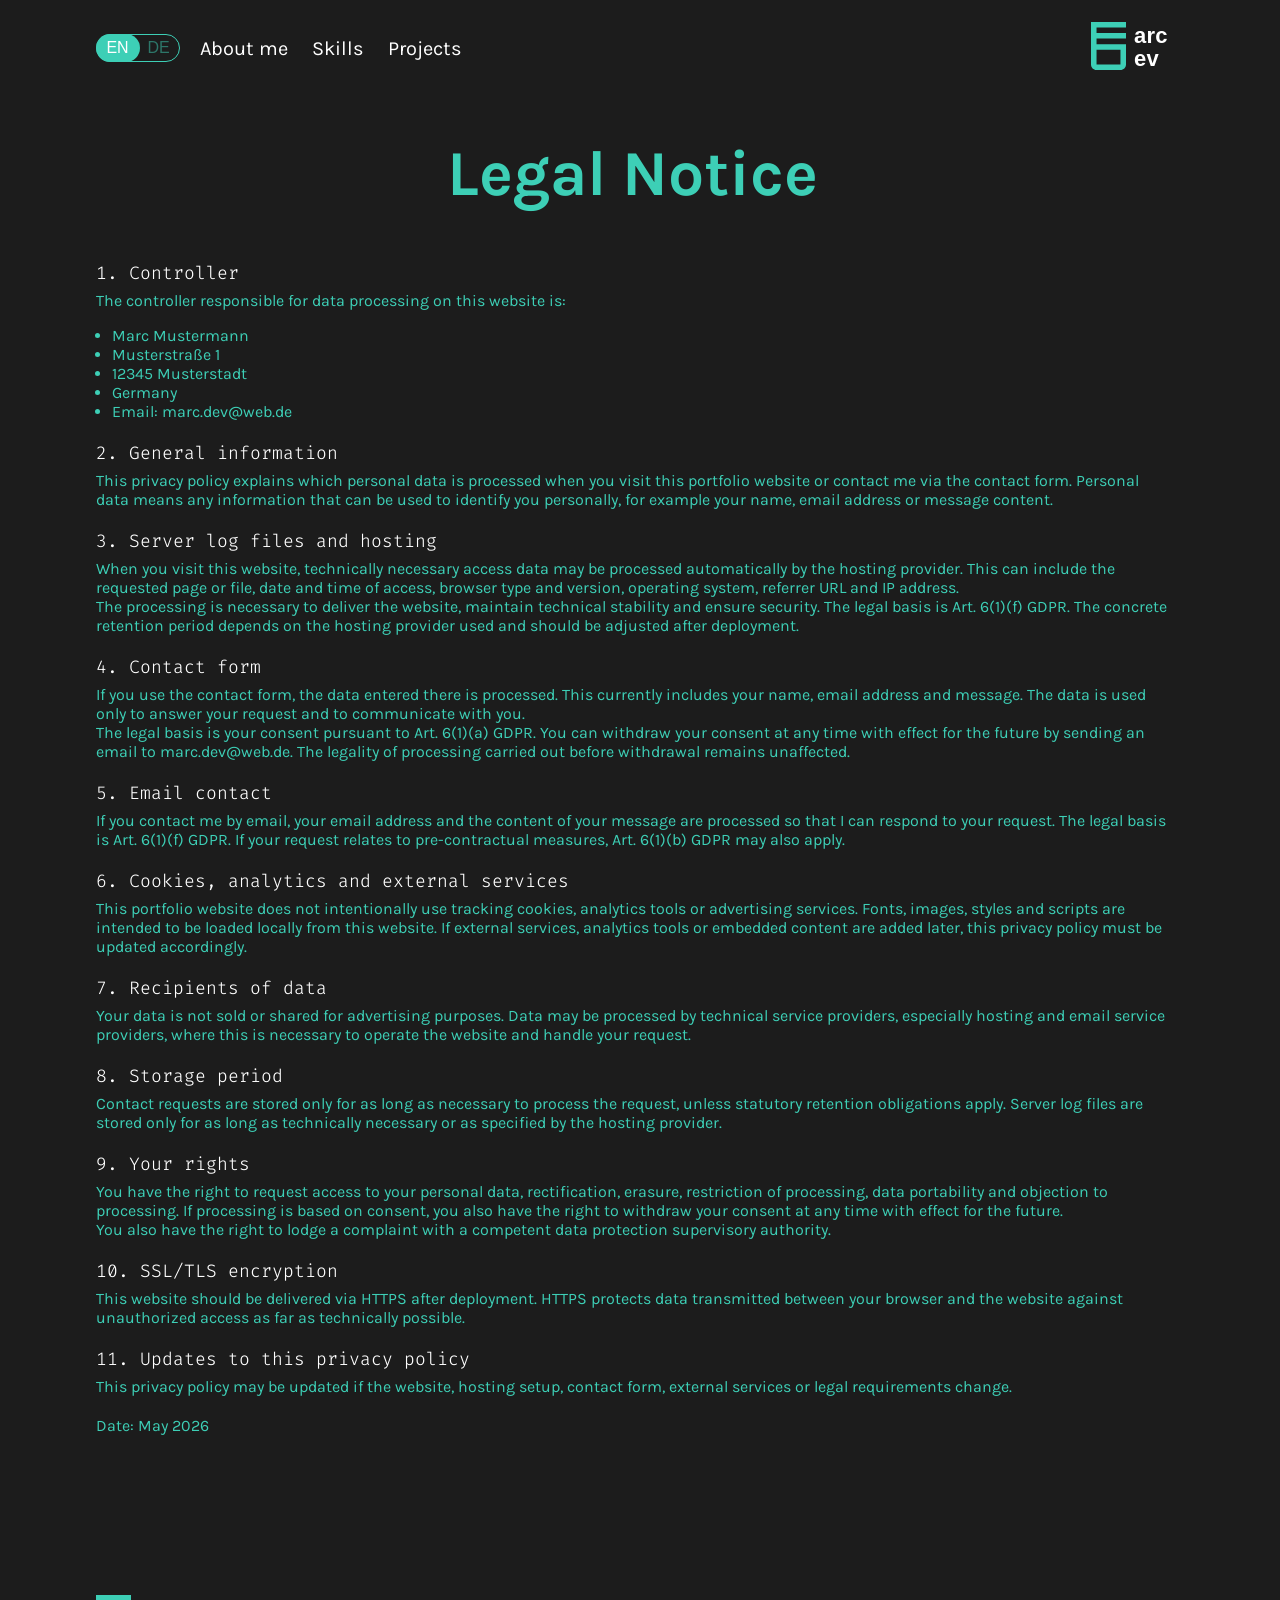
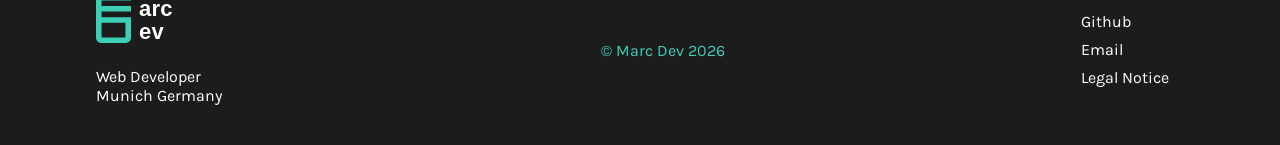
==== commit 125bed61: "set timout to success message" ====
--- a/legal_notice.html
+++ b/legal_notice.html
@@ -195,12 +195,12 @@
                 <p>Web Developer Munich Germany</p>
             </div>
             <div id="footer_text_area">
-                <p>© Likas Müller 2025</p>
+                <p>© Marc Dev 2026</p>
             </div>
             <div id="footer_list_wrapper">
                 <ul id="footer_list">
                     <li><a target="_blank" href="https://github.com/MarcKonDev">Github</a></li>
-                    <li><a target="_blank" href="https://de.linkedin.com/">LinkedIn</a></li>
+                    <!-- <li><a target="_blank" href="https://de.linkedin.com/">LinkedIn</a></li> -->
                     <li><a href="mailto:marc.konopka@web.de">Email</a></li>
                     <li><a href="./legal_notice.html">Legal Notice</a></li>
                 </ul>
--- a/style.css
+++ b/style.css
@@ -173,10 +173,10 @@
     z-index: 1;
 }
 
-#lang-toggle-desktop:checked + .slider::before,
-#lang-toggle-mobile:checked + .slider::before {
+#lang-toggle-desktop:checked+.slider::before,
+#lang-toggle-mobile:checked+.slider::before {
     transform: translateX(40px);
-    background-color: var(--secondary-text); 
+    background-color: var(--secondary-text);
 }
 
 .switch_text {
@@ -184,13 +184,13 @@
     transition: 0.4s;
 }
 
-#lang-toggle-desktop:checked + .slider .text-en,
-#lang-toggle-mobile:checked + .slider .text-en {
+#lang-toggle-desktop:checked+.slider .text-en,
+#lang-toggle-mobile:checked+.slider .text-en {
     color: var(--secondary-text-50percent);
 }
 
-#lang-toggle-desktop:not(:checked) + .slider .text-de,
-#lang-toggle-mobile:not(:checked) + .slider .text-de {
+#lang-toggle-desktop:not(:checked)+.slider .text-de,
+#lang-toggle-mobile:not(:checked)+.slider .text-de {
     color: var(--secondary-text-50percent);
 }
 
@@ -264,13 +264,13 @@
 }
 
 h2 {
-    font-size: 40px;
+    font-size: clamp(1.375rem, 1.579vw + 1.079rem, 2.5rem);
     font-weight: 200;
     text-align: center;
 }
 
 h1 {
-    font-size: 128px;
+    font-size: clamp(3rem, 6.93vw + 1.701rem, 7.938rem);
     text-align: center;
 }
 
@@ -719,8 +719,13 @@
     justify-items: center;
 }
 
+#svg_grid svg {
+    width: clamp(2.5rem, 1.538vw + 2.115rem, 3.5rem);
+    height: clamp(2.5rem, 1.538vw + 2.115rem, 3.5rem);
+}
+
 .svg_divs {
-    width: 104px;
+    max-width: 104px;
     height: 116px;
     display: flex;
     flex-direction: column;
@@ -988,6 +993,7 @@
 }
 
 .testimonial_container {
+    --card-width: 632px;
     display: flex;
     gap: 64px;
     position: relative;
@@ -996,22 +1002,23 @@
     align-items: center;
 }
 
-#quote_icon {
-    position: absolute;
-    left: calc(50% - 316px - 45px);
-    top: 65px;
+.quote_icon {
+    position: absolute;
+    left: calc(50% - (var(--card-width) / 2) + 10px);
+    top: -20px;
     z-index: 20;
 }
 
 
-.testimonials:nth-child(2) {
+.testimonials:nth-of-type(2) {
     border-color: #3DCFB6;
     background-color: rgba(8, 70, 59, 0.3);
     opacity: 1;
     transform: scale(1);
-}
-
-.testimonials:not(:nth-child(2)) {
+    position: relative;
+}
+
+.testimonials:not(:nth-of-type(2)) {
     opacity: 0.35;
     transform: scale(0.95);
 }
@@ -1028,7 +1035,7 @@
 .testimonials {
     border: 1px solid var(--secondary-text);
     border-radius: 32px;
-    flex: 0 0 632px;
+    flex: 0 0 var(--card-width);
     height: 274px;
     padding: 48px 40px;
     display: flex;
@@ -1299,9 +1306,12 @@
 }
 
 #form_btn:disabled {
-    opacity: 0.5;            /* Macht den Button blasser */
-    cursor: not-allowed;     /* Ändert den Mauszeiger in ein "Verboten"-Schild */
-    pointer-events: none;    /* Verhindert Hover-Effekte und Animationen */
+    opacity: 0.5;
+    /* Macht den Button blasser */
+    cursor: not-allowed;
+    /* Ändert den Mauszeiger in ein "Verboten"-Schild */
+    pointer-events: none;
+    /* Verhindert Hover-Effekte und Animationen */
 }
 
 /* #endregion */
@@ -1383,6 +1393,16 @@
     visibility: hidden;
 }
 
+.form_message {
+    margin-top: 20px;
+    padding: 16px 20px;
+    border-radius: 12px;
+    border: 1px solid var(--secondary-text);
+    background-color: color-mix(in srgb, var(--secondary-text) 12%, transparent);
+    color: var(--secondary-text);
+    font-size: 18px;
+}
+
 .form_container.invalid .error-empty,
 .form_container.invalid .error-message:not(.error-invalid),
 #privacy_btn.invalid .error-message {
@@ -1398,6 +1418,9 @@
     visibility: visible;
 }
 
+.form_container input{
+    padding: 2px 0;
+}
 
 
 #privacy_btn .error-message {
@@ -1417,6 +1440,7 @@
     background: linear-gradient(to left bottom, var(--secondary-background) 0%, var(--primary-background) 50%);
     border: 1px solid var(--secondary-text);
     border-radius: 20px;
+    color: var(--primary-text);
 }
 
 #project_text {
@@ -1428,14 +1452,14 @@
 }
 
 #project_text h2 {
-    font-size: 128px;
+    font-size: clamp(3.5rem, 6.923vw + 1.769rem, 8rem);
     font-weight: 700;
     font-family: 'Karla', 'Courier New', monospace;
     color: var(--secondary-text);
 }
 
 #project_text h3 {
-    font-size: 64px;
+    font-size: clamp(2rem, 3.077vw + 1.231rem, 4rem);
     font-weight: 700;
     margin-bottom: 40px;
     line-height: 80%;
@@ -1640,8 +1664,11 @@
     }
 
     .testimonials {
-        flex: 0 0 350px;
         height: 290px;
+    }
+
+    .testimonial_container {
+        --card-width: 350px;
     }
 
     .contact_grid {
@@ -1661,6 +1688,7 @@
 }
 
 @media (max-width: 750px) {
+
     #hero {
         padding-top: 100px;
         justify-content: start;
@@ -1705,9 +1733,6 @@
         font-size: 62px;
     }
 
-    h2 {
-        font-size: 24px;
-    }
 
     #check_work_btn {
         width: 153px;
@@ -1750,7 +1775,7 @@
     #skillset h2,
     #present_projects h2,
     .work_together h2 {
-        font-size: 56px;
+        font-size: 38px;
     }
 
     #about_me_text p {
@@ -1768,13 +1793,17 @@
         font-size: 20px;
     }
 
-    #quote_icon {
+    .testimonial_container {
+        --card-width: 340px;
+    }
+
+    .quote_icon {
         position: absolute;
-        left: calc(80% - 316px - 45px);
-        top: 65px;
+        left: calc(50% - (var(--card-width) / 2) + 5px);
+        top: -26px;
         z-index: 20;
-        width: 67px;
-        height: 48px;
+        width: 50px;
+        height: 50px;
     }
 
     .work_together h4,
@@ -1797,6 +1826,9 @@
         height: 94%;
         justify-content: start;
         align-items: center;
+        max-height: 90vh;
+        height: 100%;
+        overflow: auto;
     }
 
     #project_image {
@@ -1824,15 +1856,6 @@
 
     #project_text {
         padding: 0 20px;
-    }
-
-    #project_text h2 {
-        font-size: 72px;
-    }
-
-    #project_text h3 {
-        font-size: 56px;
-        margin-bottom: 32px;
     }
 
     #project_desc h4 {
@@ -1896,8 +1919,8 @@
         display: flex;
         align-items: center;
     }
-    
-    #mobile_nav button{
+
+    #mobile_nav button {
         background-color: transparent;
         border: none;
         cursor: pointer;
@@ -1905,26 +1928,98 @@
 
     #footer_container {
         display: flex;
-        flex-wrap: wrap; 
+        flex-wrap: wrap;
         justify-content: space-between;
         align-items: center;
-        gap: 24px 0px; 
+        gap: 24px 0px;
     }
 
     #footer_img_area {
-        max-width: 50%; 
-        order: 1; 
+        max-width: 50%;
+        order: 1;
     }
 
     #footer_list_wrapper {
-        order: 2; 
-        align-items: flex-end; 
+        order: 2;
+        align-items: flex-end;
     }
 
     #footer_text_area {
-        order: 3; 
-        width: 100%; 
+        order: 3;
+        width: 100%;
         text-align: center;
-        margin-top: 20px;  
+        margin-top: 20px;
+    }
+}
+
+@media (max-width: 400px) {
+    .hero_btns {
+        margin-top: 20px;
+        display: flex;
+        flex-direction: column;
+        gap: 12px;
+    }
+
+    #mindset_overlay {
+        left: -40px;
+    }
+
+    .error-message {
+        font-size: 15px;
+    }
+
+    .form_container {
+        padding: 30px 0;
+    }
+
+    .testimonials {
+        flex: 0 0 250px;
+        padding: 20px 20px;
+    }
+
+    #about_me_text,
+    #skillset {
+        padding: 32px 8px;
+    }
+
+    #project_text h3 {
+        margin-bottom: 16px;
+    }
+
+    #project_desc h4 {
+        margin-bottom: 10px;
+    }
+
+    #overlay_buttons {
+        /* flex-direction: column; */
+        gap: 10px;
+    }
+
+    #overlay_buttons a {
+        padding: 13px 12px;
+    }
+
+    #project_image img {
+        max-width: 250px;
+    }
+
+    #project_overlay {
+        gap: 5px;
+    }
+
+    #overlay_description {
+        margin-bottom: 16px;
+    }
+
+    #overlay_used_langs {
+        margin-bottom: 24px;
+    }
+
+    .testimonial_container {
+        --card-width: 250px;
+    }
+
+    .testimonials {
+        padding: 20px 20px;
     }
 }
--- a/privacy_policy.css
+++ b/privacy_policy.css
@@ -18,7 +18,6 @@
 }
 
 #limit{
-    padding: 0 96px;
     margin-top: 40px;
 }
 
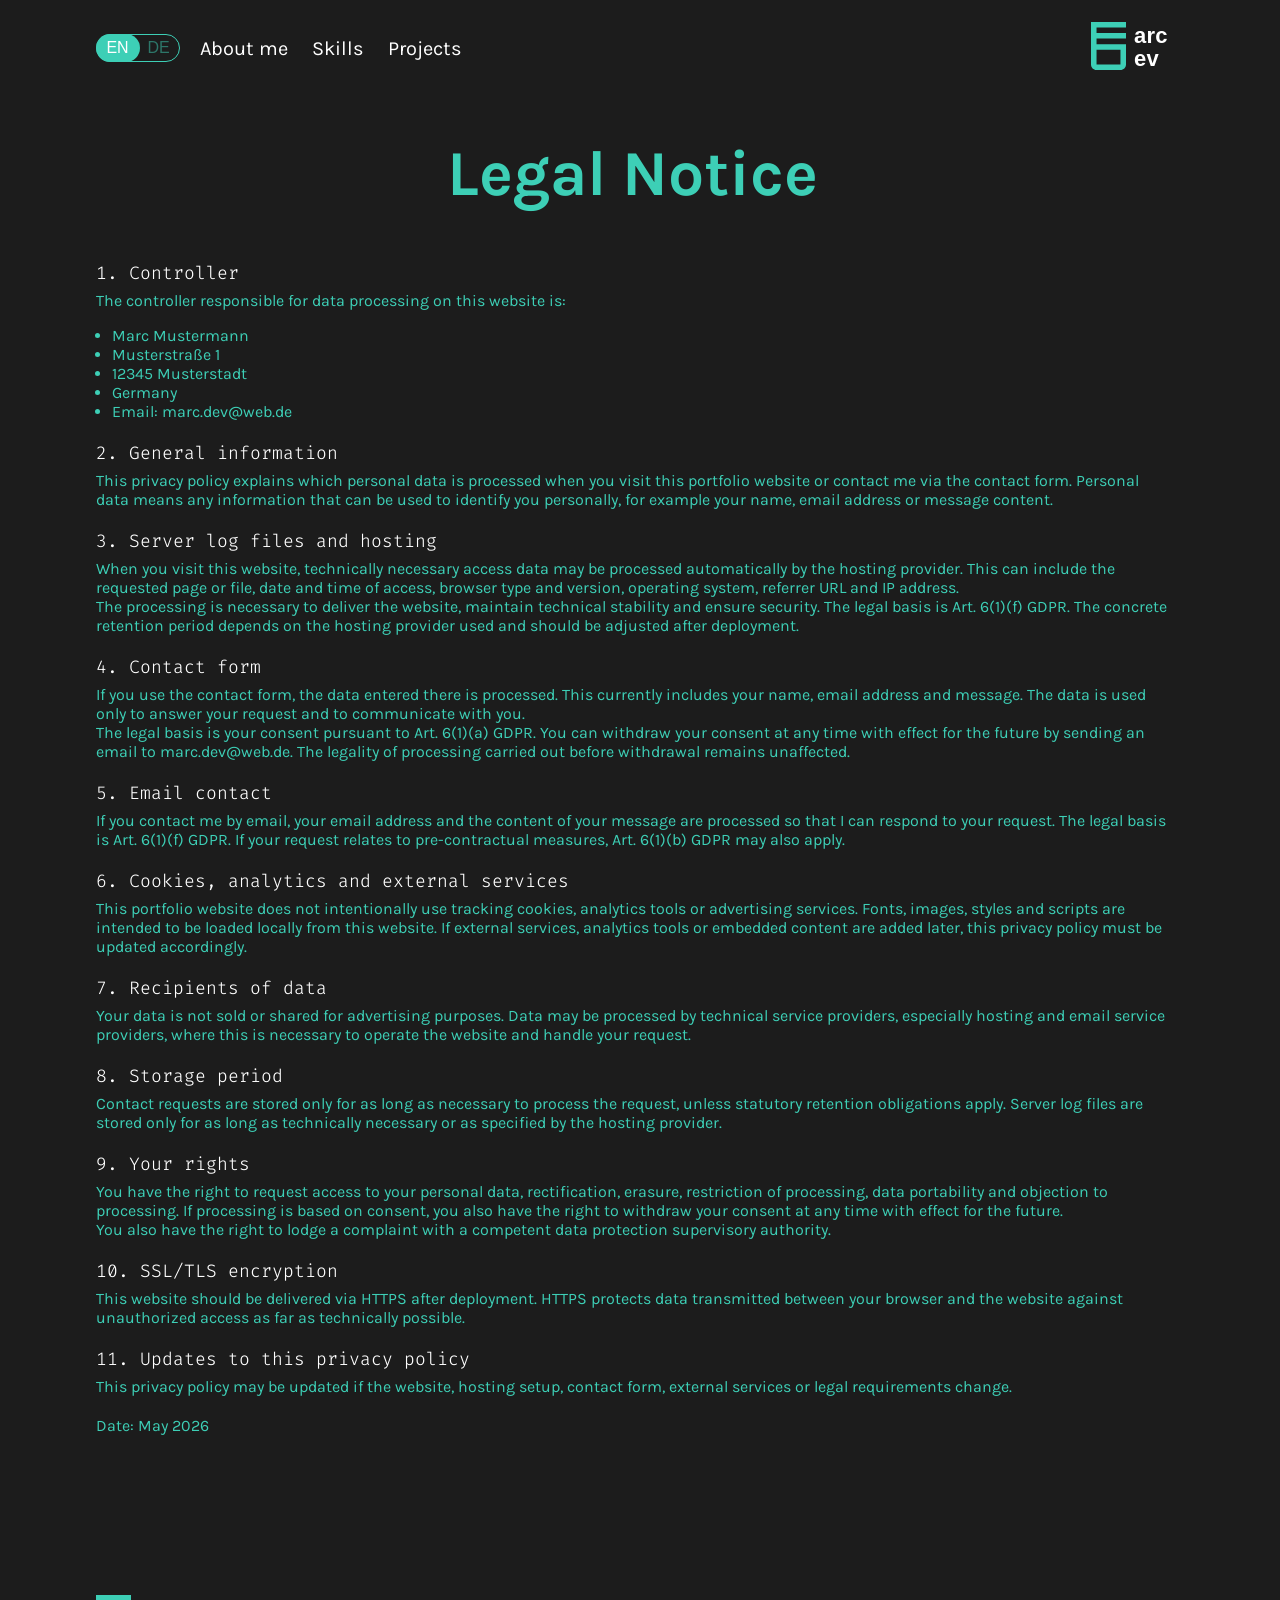
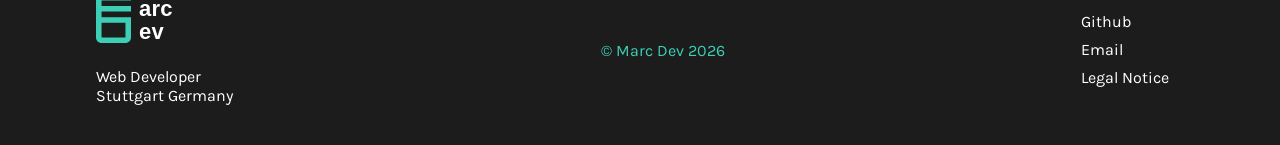
==== commit 484897e8: "footer corrected" ====
--- a/legal_notice.html
+++ b/legal_notice.html
@@ -5,6 +5,7 @@
     <meta charset="UTF-8">
     <meta name="viewport" content="width=device-width, initial-scale=1.0">
     <title>Legal Notice</title>
+    <link rel="icon" type="image/x-icon" href="./img/fav.png">
     <link rel="stylesheet" href="style.css">
     <link rel="stylesheet" href="./privacy_policy.css">
 </head>
@@ -192,7 +193,7 @@
 
                     </svg>
                 </a>
-                <p>Web Developer Munich Germany</p>
+                <p data-key="web_dev_stgt">Web Developer Stuttgart Germany</p>
             </div>
             <div id="footer_text_area">
                 <p>© Marc Dev 2026</p>
--- a/style.css
+++ b/style.css
@@ -351,7 +351,7 @@
     backdrop-filter: blur(1px);
     -webkit-backdrop-filter: blur(8px);
     padding: 12px 0;
-    transform: rotate(-3deg);
+    transform: rotate(-1deg);
     white-space: nowrap;
 }
 
@@ -1431,7 +1431,9 @@
 }
 
 #project_overlay {
-    position: absolute;
+    position: static;     /* statt absolute */
+    margin: 0;            /* UA-Default margin: auto überschreiben */
+    padding: 0; 
     max-width: 1248px;
     width: 100%;
     height: 656px;
@@ -1678,7 +1680,7 @@
     }
 
     #project_overlay {
-        gap: 20px;
+        gap: 10px;
     }
 
     #project_image img {
@@ -1822,18 +1824,22 @@
 
     #project_overlay {
         display: flex;
-        flex-direction: column-reverse;
-        height: 94%;
-        justify-content: start;
+        flex-direction: column;
         align-items: center;
-        max-height: 90vh;
         height: 100%;
-        overflow: auto;
+        max-height: 98dvh;
+        /* overflow-y: auto; */
+        padding-bottom: 80px;
+    }
+
+    #project_text h3 {
+        margin-bottom: 20px;
     }
 
     #project_image {
+        order: -1;
         position: static;
-        padding-top: 50px;
+        padding-top: 40px;
         padding-left: 40px;
         padding-right: 40px;
     }
@@ -1952,6 +1958,15 @@
     }
 }
 
+@media (max-width: 500px) {
+    .prev_projects{
+        display: flex;
+        flex-direction: column;
+        justify-content: space-around;
+        align-items: flex-start;
+    }
+}
+
 @media (max-width: 400px) {
     .hero_btns {
         margin-top: 20px;
